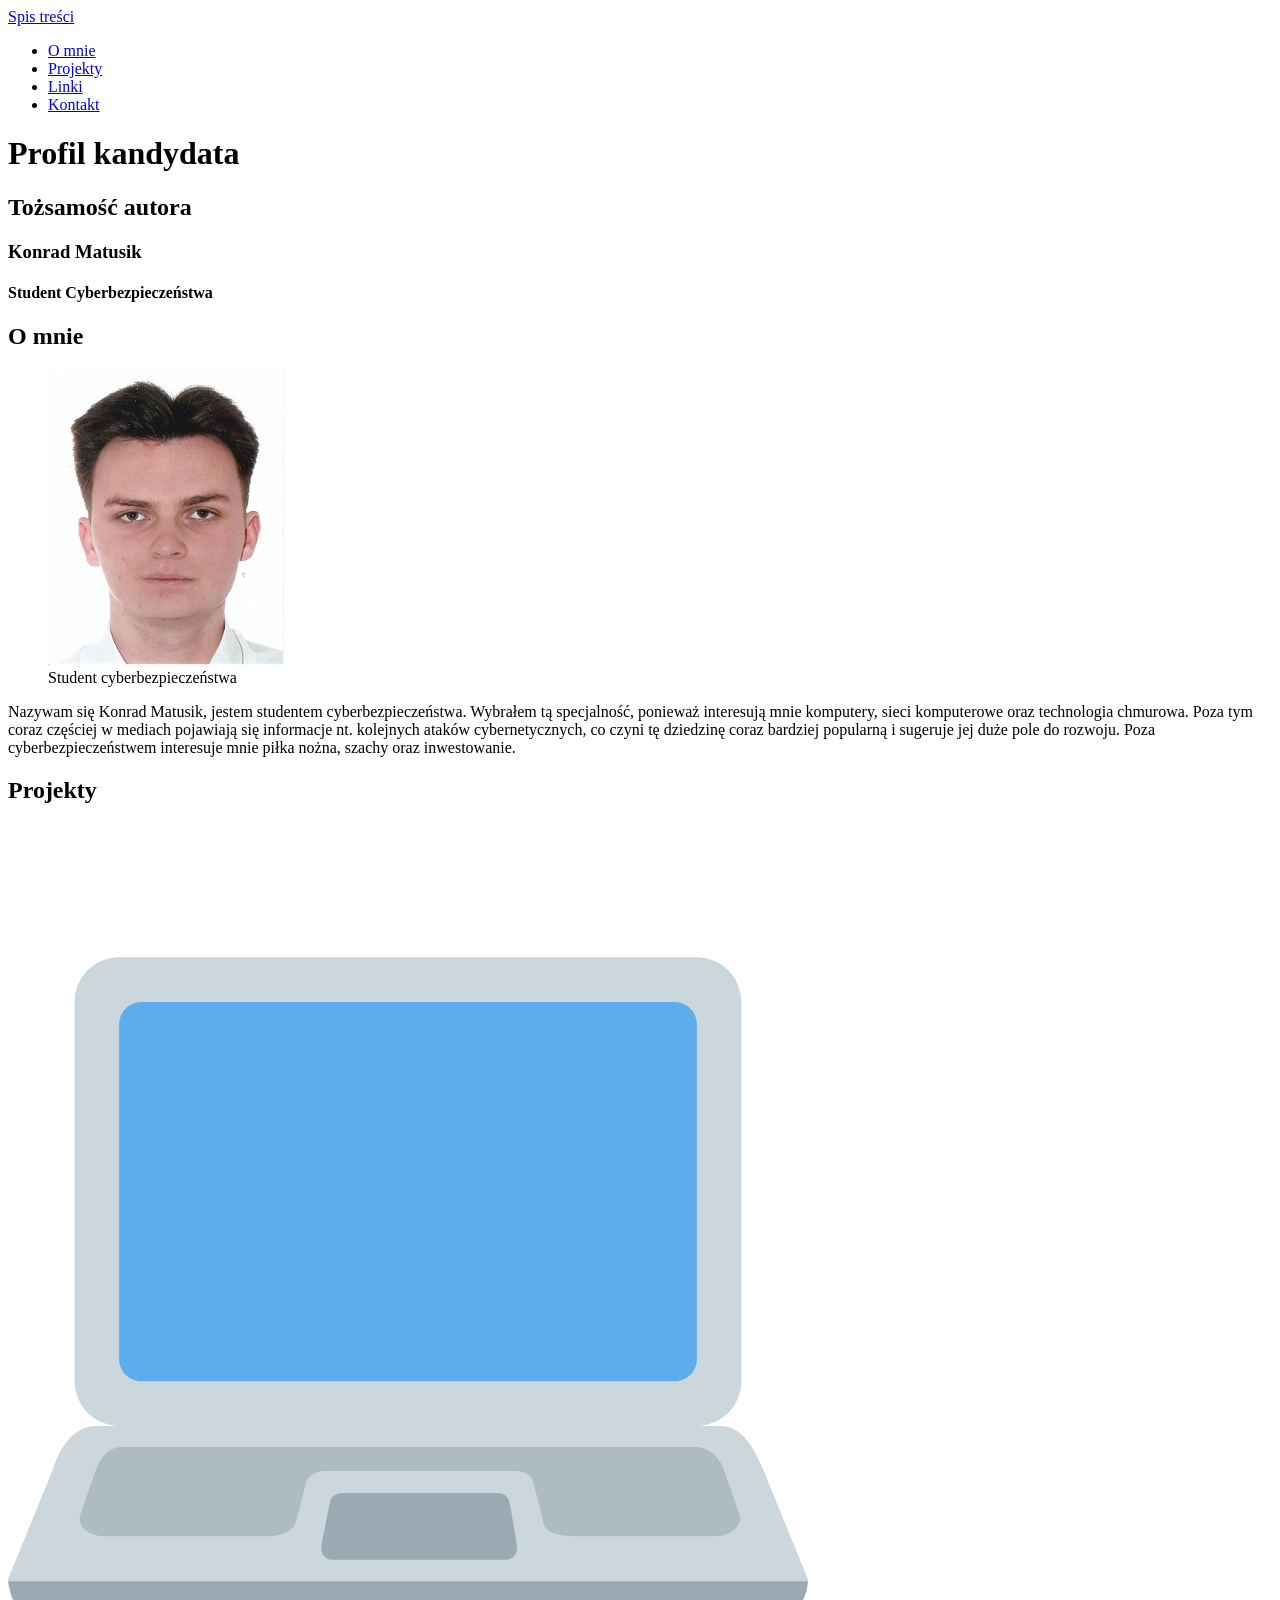
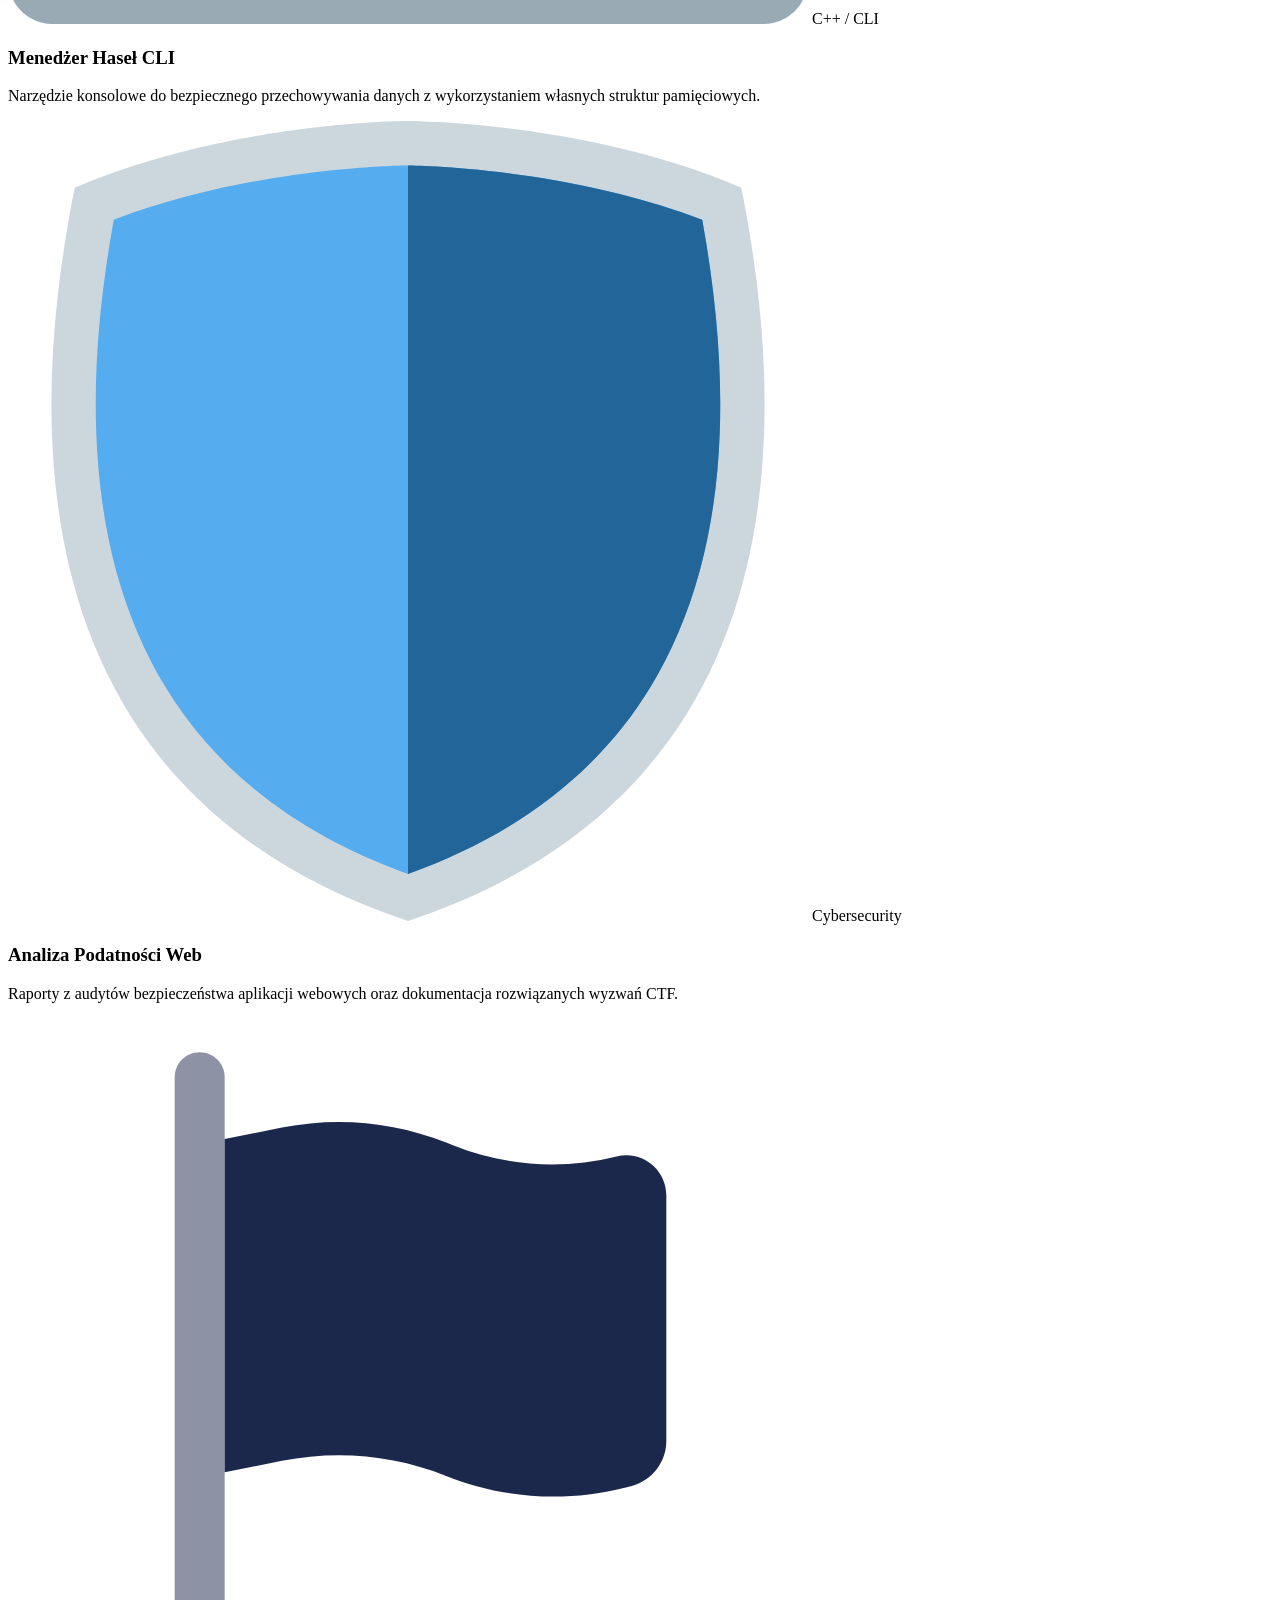
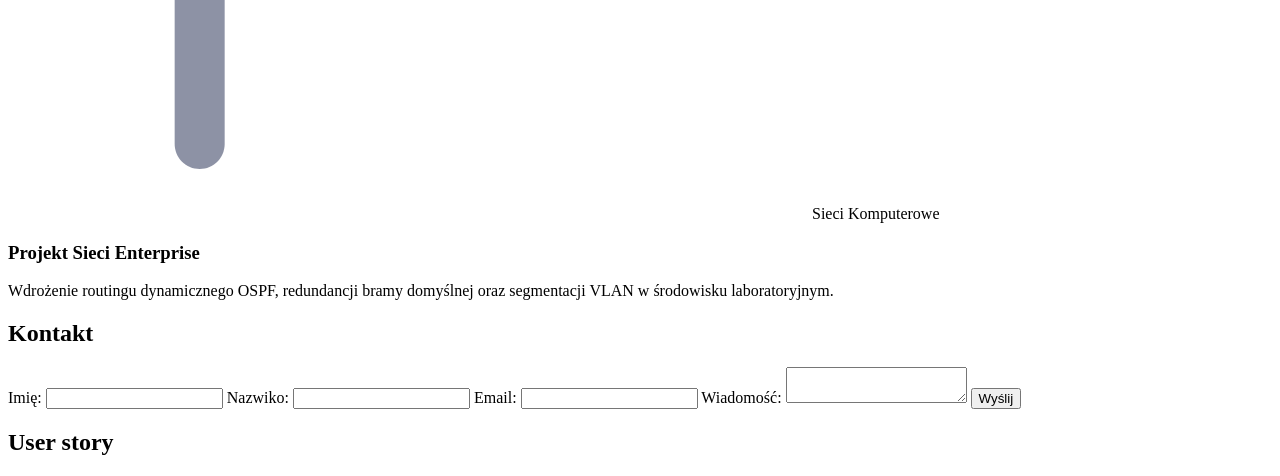
==== script_programming/project_1/index.html @ 16d98431 "Adding HTML, CSS files and assets" ====
<!DOCTYPE html>
<html lang="pl">
    <head>
        <meta charset="UTF-8">
        <meta name="viewport", content="width=device-width, initial-scale=1.0">
        <title>Konrad Matusik - Profil Inżynierski</title>
        <link rel="icon" type="image/svg+xml" href="assets/student.svg.svg">
        
        <nav class="navbar">
 
            <a href="#" class="nav-brand">Spis treści</a>

  
            <ul class="nav-links">
                <li><a href="#o-mnie">O mnie</a></li>
                <li><a href="#projekty">Projekty</a></li>
                <li><a href="#linki">Linki</a></li>
                <li><a href="#kontakt">Kontakt</a></li>
            </ul>
</nav>
    </head>
    <main>
        <h1>Profil kandydata</h1>
        <section id="#hero">
            <h2>Tożsamość autora</h2>
            <h3>Konrad Matusik</h3>
            <h4>Student Cyberbezpieczeństwa</h4>            
        </section>
        <section id="#o-mnie">
            <h2>O mnie</h2>
            <figure>
                <img src="assets/fotografia.webp" alt="Zdjęcie profilowe">
                <figcaption>Student cyberbezpieczeństwa</figcaption>
            </figure>
            <p>Nazywam się Konrad Matusik, jestem studentem cyberbezpieczeństwa. Wybrałem tą specjalność,
                ponieważ interesują mnie komputery, sieci komputerowe oraz technologia chmurowa. Poza tym coraz 
                częściej w mediach pojawiają się informacje nt. kolejnych ataków cybernetycznych, co czyni 
                tę dziedzinę coraz bardziej popularną i sugeruje jej duże pole do rozwoju. Poza cyberbezpieczeństwem
                interesuje mnie piłka nożna, szachy oraz inwestowanie. 
            </p>

        </section>
        <section id="#projekty">
            <h2>Projekty</h2>

            <div class="projects-grid">
            
            
                <article class="project-card">
                <img src="assets/laptop.svg.svg" alt="Ikona terminala" class="card-icon">
                <span class="card-tag">C++ / CLI</span>
                <h3>Menedżer Haseł CLI</h3>
                <p>Narzędzie konsolowe do bezpiecznego przechowywania danych z wykorzystaniem własnych struktur pamięciowych.</p>
                </article>

            
                <article class="project-card">
                <img src="assets/shield.svg.svg" alt="Ikona tarczy" class="card-icon">
                <span class="card-tag">Cybersecurity</span>
                <h3>Analiza Podatności Web</h3>
                <p>Raporty z audytów bezpieczeństwa aplikacji webowych oraz dokumentacja rozwiązanych wyzwań CTF.</p>
                </article>

        
                <article class="project-card">
                <img src="assets/flag.svg.svg" alt="Ikona sieci" class="card-icon">
                <span class="card-tag">Sieci Komputerowe</span>
                <h3>Projekt Sieci Enterprise</h3>
                <p>Wdrożenie routingu dynamicznego OSPF, redundancji bramy domyślnej oraz segmentacji VLAN w środowisku laboratoryjnym.</p>
                </article>

            </div>
        </section>
        <section id="#kontakt">
            <h2>Kontakt</h2>
            <form action="/zapisz" method="POST" autocomplete="on">
                <label for="imie">Imię:</label>
                <input type="text" id="imie" name="imie" required>
                <label for="nazwisko">Nazwiko:</label>
                <input type="text" id="nazwisko" name="nazwisko" required>
                <label for="email">Email:</label>
                <input type="email" id="email" name="email" required>
                <label for="wiadomosc">Wiadomość:</label>
                <textarea id="wiadomosc" name="wiadomosc" required></textarea>
                <button type="submit">Wyślij</button>
            </form>
        </section>


    </main>
    <aside>
        <h2>User story</h2>

    </aside>
    <footer>

    </footer>
</html>
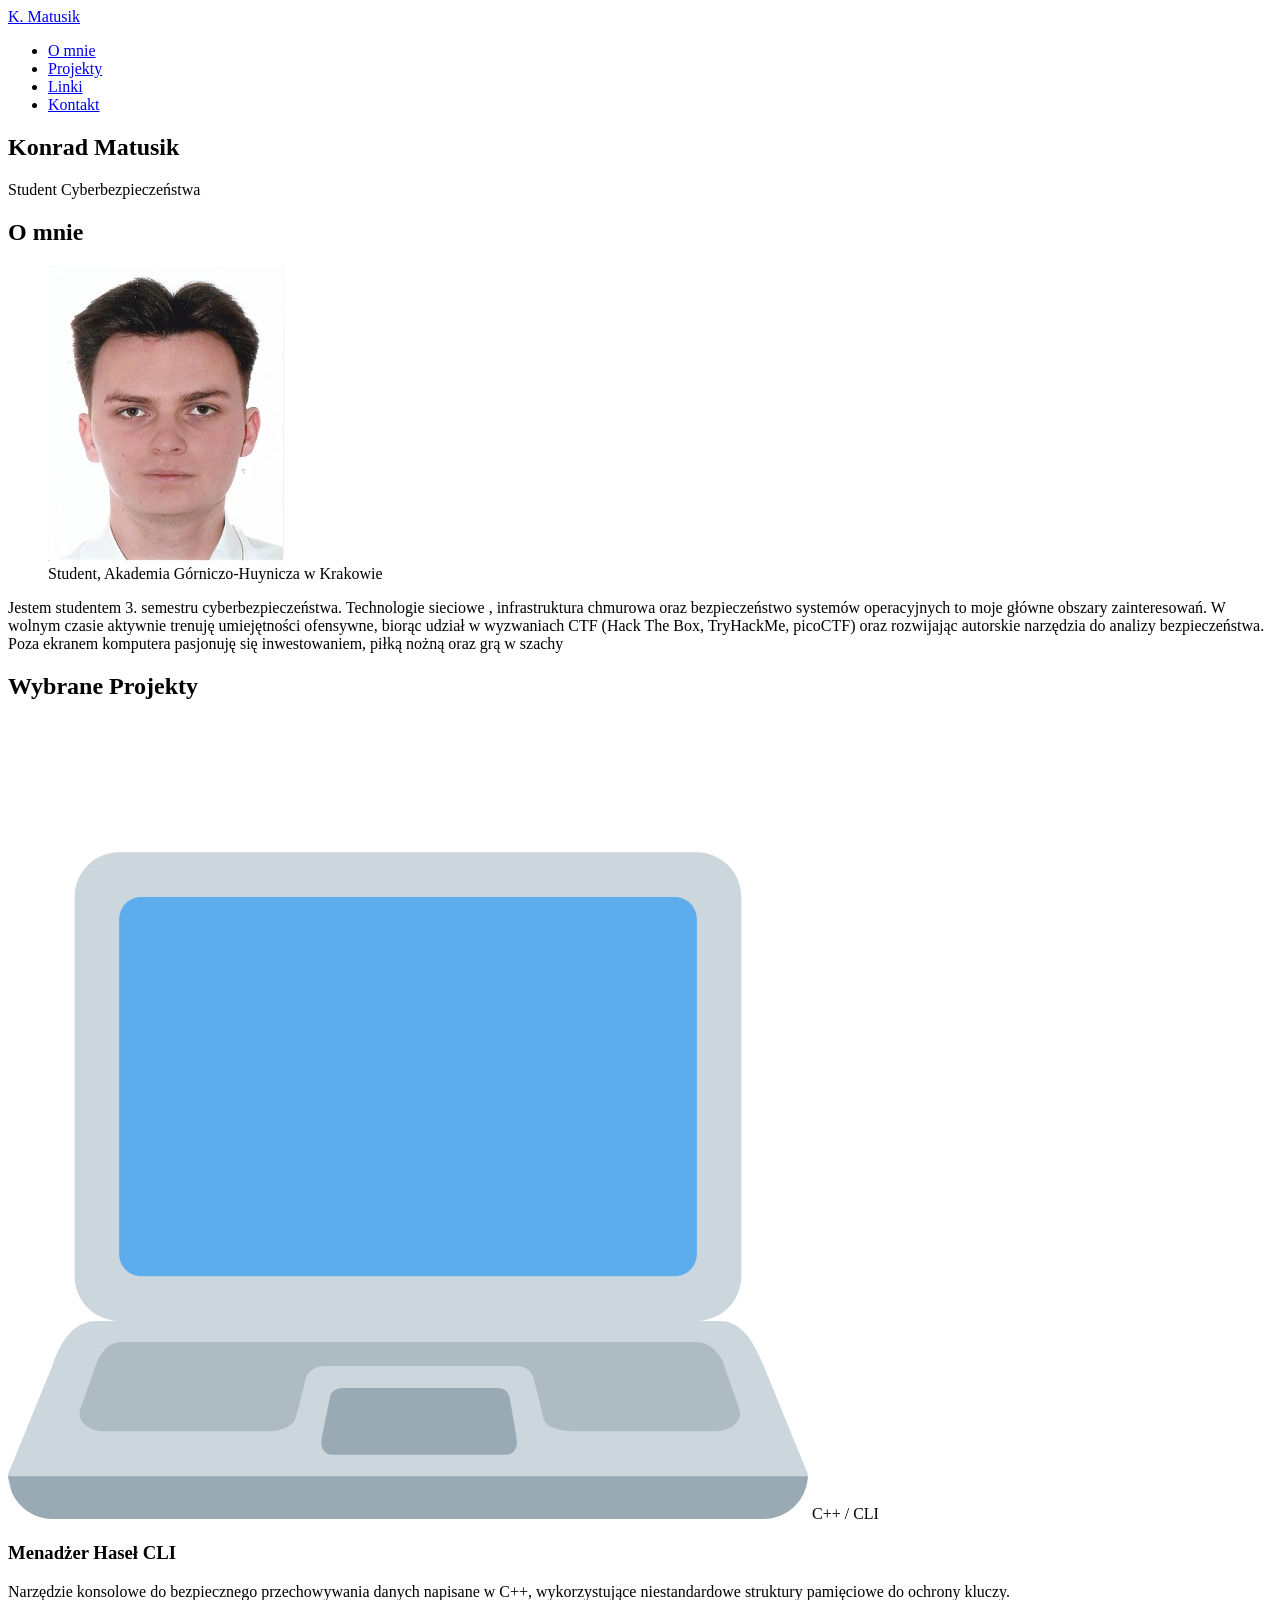
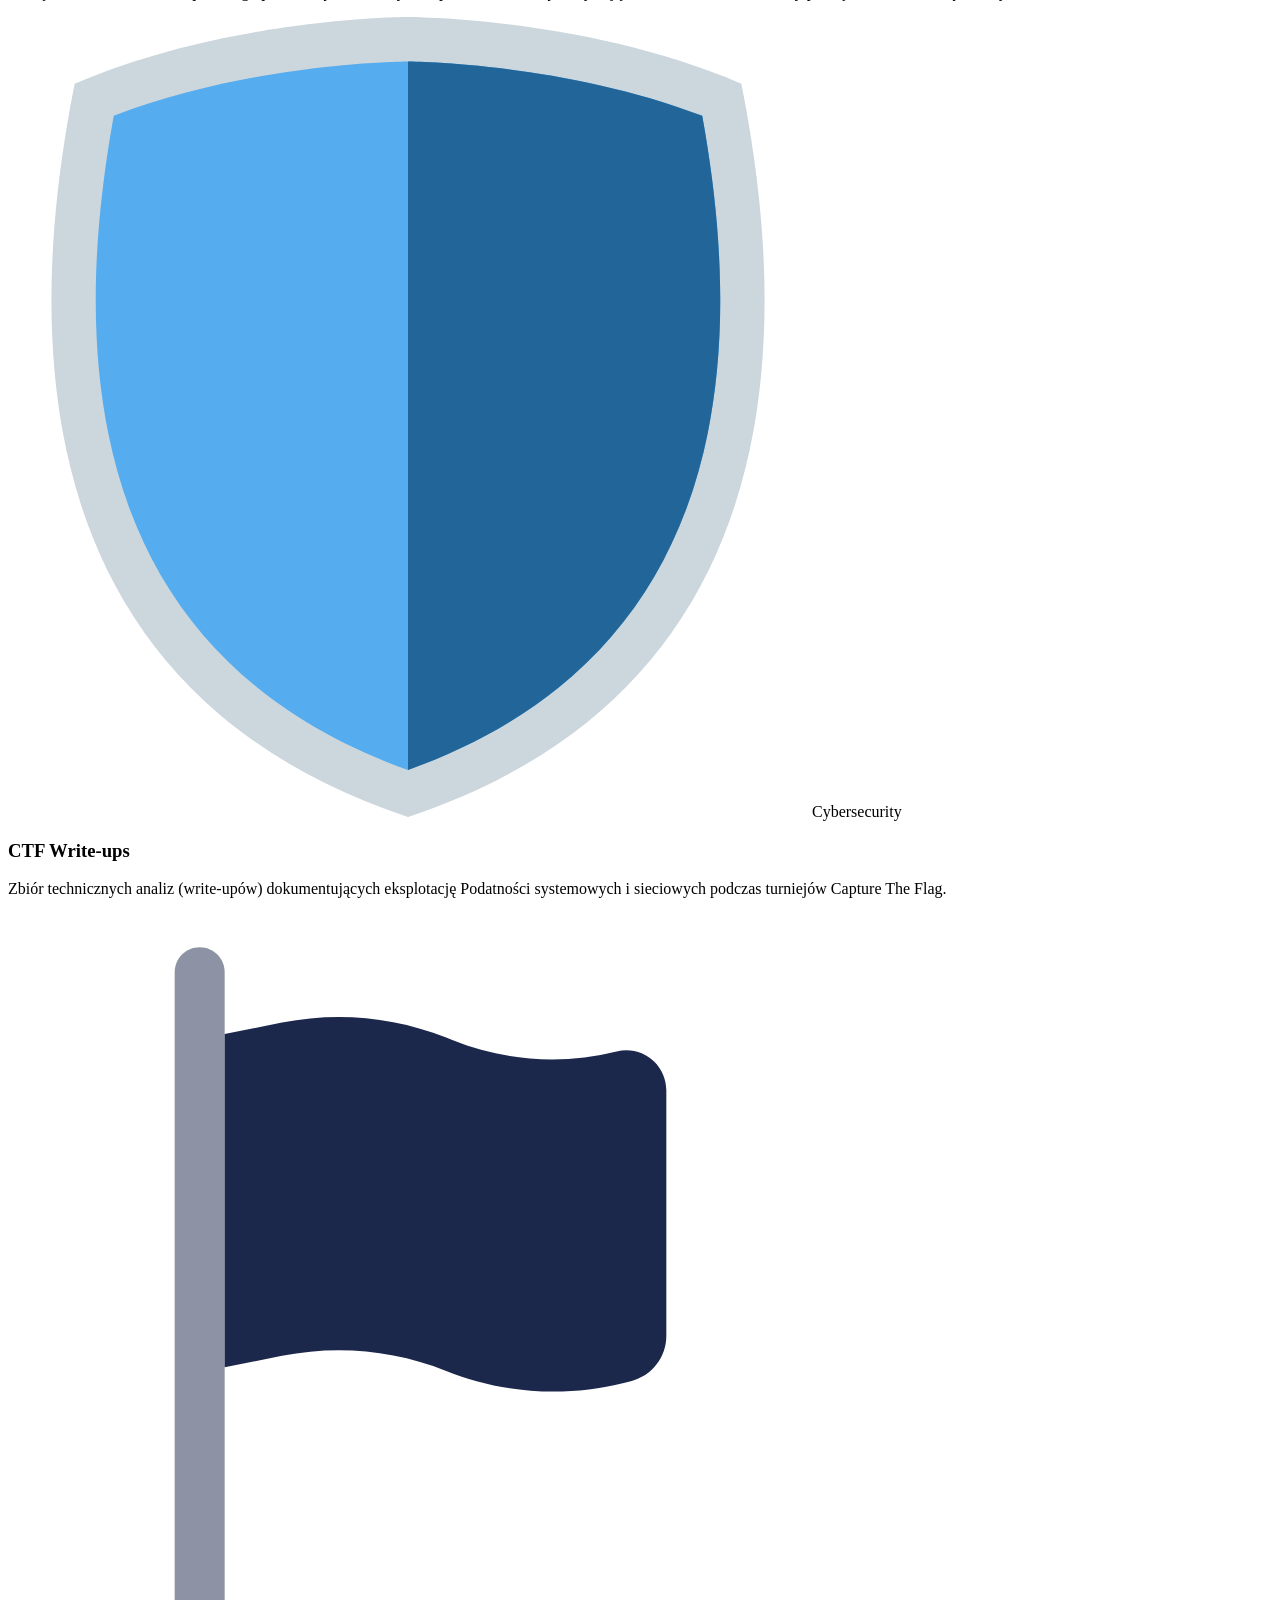
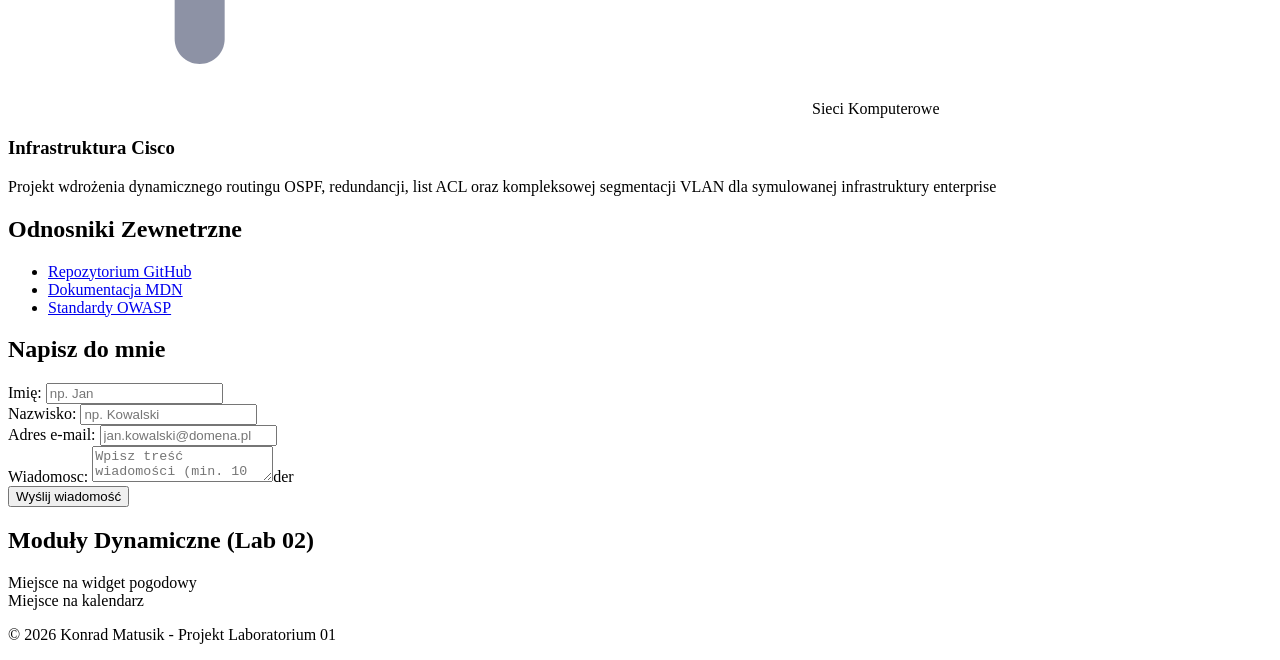
==== commit e124f56f: "html file updated" ====
--- a/script_programming/project_1/index.html
+++ b/script_programming/project_1/index.html
@@ -4,95 +4,120 @@
         <meta charset="UTF-8">
         <meta name="viewport", content="width=device-width, initial-scale=1.0">
         <title>Konrad Matusik - Profil Inżynierski</title>
-        <link rel="icon" type="image/svg+xml" href="assets/student.svg.svg">
-        
-        <nav class="navbar">
- 
-            <a href="#" class="nav-brand">Spis treści</a>
+        <link rel="icon" type="image/svg+xml" href="assets/student.svg">
+        <link rel="stylesheet" href="style.css">
+    </head>
+    <body>
+        <header>
+            <nav class="navbar">
+                <a href="#hero" class="nav-brand">K. Matusik</a>
+                <ul class="nav-links">
+                    <li><a href="#o-mnie">O mnie</a></li>
+                    <li><a href="#projekty">Projekty</a></li>
+                    <li><a href="#linki">Linki</a></li>
+                    <li><a href="#kontakt">Kontakt</a></li>
+                </ul>
+            </nav>
+        </header>
 
-  
-            <ul class="nav-links">
-                <li><a href="#o-mnie">O mnie</a></li>
-                <li><a href="#projekty">Projekty</a></li>
-                <li><a href="#linki">Linki</a></li>
-                <li><a href="#kontakt">Kontakt</a></li>
-            </ul>
-</nav>
-    </head>
-    <main>
-        <h1>Profil kandydata</h1>
-        <section id="#hero">
-            <h2>Tożsamość autora</h2>
-            <h3>Konrad Matusik</h3>
-            <h4>Student Cyberbezpieczeństwa</h4>            
-        </section>
-        <section id="#o-mnie">
-            <h2>O mnie</h2>
-            <figure>
-                <img src="assets/fotografia.webp" alt="Zdjęcie profilowe">
-                <figcaption>Student cyberbezpieczeństwa</figcaption>
-            </figure>
-            <p>Nazywam się Konrad Matusik, jestem studentem cyberbezpieczeństwa. Wybrałem tą specjalność,
-                ponieważ interesują mnie komputery, sieci komputerowe oraz technologia chmurowa. Poza tym coraz 
-                częściej w mediach pojawiają się informacje nt. kolejnych ataków cybernetycznych, co czyni 
-                tę dziedzinę coraz bardziej popularną i sugeruje jej duże pole do rozwoju. Poza cyberbezpieczeństwem
-                interesuje mnie piłka nożna, szachy oraz inwestowanie. 
-            </p>
+        <main>
+            <section id="hero" class="hero-section">
+                <h1>Konrad Matusik</h1>
+                <p class="subtitle">Student Cyberbezpieczeństwa</p>
+            </section>
 
-        </section>
-        <section id="#projekty">
-            <h2>Projekty</h2>
+            <section id="o-mnie" class="about-section">
+                <h2>O mnie</h2>
+                <div class="about-content">
+                    <figure>
+                        <img src="assets/fotografia.webp" alt="Zdjęcie progilowe">
+                        <figcaption>Student, Akademia Górniczo-Huynicza w Krakowie</figcaption>
+                    </figure>
+                    <article>
+                        <p>Jestem studentem 3. semestru cyberbezpieczeństwa. Technologie sieciowe
+                            , infrastruktura chmurowa oraz bezpieczeństwo systemów operacyjnych 
+                            to moje główne obszary zainteresowań. W wolnym czasie aktywnie 
+                            trenuję umiejętności ofensywne, biorąc udział w wyzwaniach CTF (Hack The Box, TryHackMe, picoCTF)
+                            oraz rozwijając autorskie narzędzia do analizy bezpieczeństwa.
+                            Poza ekranem komputera pasjonuję się inwestowaniem, piłką nożną oraz grą w szachy</p>
+                    </article>
+                </div>
+            </section>
 
-            <div class="projects-grid">
-            
-            
-                <article class="project-card">
-                <img src="assets/laptop.svg.svg" alt="Ikona terminala" class="card-icon">
-                <span class="card-tag">C++ / CLI</span>
-                <h3>Menedżer Haseł CLI</h3>
-                <p>Narzędzie konsolowe do bezpiecznego przechowywania danych z wykorzystaniem własnych struktur pamięciowych.</p>
-                </article>
+            <section id="projekty" class="projects-section">
+                <h2>Wybrane Projekty</h2>
+                <div class="projects-grid">
 
-            
-                <article class="project-card">
-                <img src="assets/shield.svg.svg" alt="Ikona tarczy" class="card-icon">
-                <span class="card-tag">Cybersecurity</span>
-                <h3>Analiza Podatności Web</h3>
-                <p>Raporty z audytów bezpieczeństwa aplikacji webowych oraz dokumentacja rozwiązanych wyzwań CTF.</p>
-                </article>
+                    <article class="project-card">
+                        <img src="assets/laptop.svg" alt="Ikona laptopa" class="card-icon">
+                        <span class="card-tag">C++ / CLI</span>
+                        <h3>Menadżer Haseł CLI</h3>
+                        <p>Narzędzie konsolowe do bezpiecznego przechowywania danych napisane w C++,
+                            wykorzystujące niestandardowe struktury pamięciowe do ochrony kluczy.</p>
+                    </article>
 
-        
-                <article class="project-card">
-                <img src="assets/flag.svg.svg" alt="Ikona sieci" class="card-icon">
-                <span class="card-tag">Sieci Komputerowe</span>
-                <h3>Projekt Sieci Enterprise</h3>
-                <p>Wdrożenie routingu dynamicznego OSPF, redundancji bramy domyślnej oraz segmentacji VLAN w środowisku laboratoryjnym.</p>
-                </article>
+                    <article class="project-card">
+                        <img src="assets/shield.svg" alt="Ikona tarczy" class="card-icon">
+                        <span class="card-tag">Cybersecurity</span>
+                        <h3>CTF Write-ups</h3>
+                        <p>Zbiór technicznych analiz (write-upów) dokumentujących eksplotację Podatności
+                            systemowych i sieciowych podczas turniejów Capture The Flag.
+                        </p>
+                    </article>
 
+                    <article class="project-card">
+                        <img src="assets/flag.svg" alt="Ikona sieci" class="card-icon">
+                        <span class="card-tag">Sieci Komputerowe</span>
+                        <h3>Infrastruktura Cisco</h3>
+                        <p>Projekt wdrożenia dynamicznego routingu OSPF, redundancji,
+                            list ACL oraz kompleksowej segmentacji VLAN dla symulowanej 
+                            infrastruktury enterprise
+                        </p>
+                    </article>
+                </div>
+            </section>
+
+            <aside id="linki" class="links-section">
+                <h2>Odnosniki Zewnetrzne</h2>
+                <ul class="external-links">
+                    <li><a href="https://github.com/kmatusik-76" target="_blank" rel="noopener noreferrer">Repozytorium GitHub</a></li>
+                    <li><a href="https://developer.mozilla.org/" target="_blank" rel="noopener noreferrer">Dokumentacja MDN</a></li>
+                    <li><a href="https://owasp.org/" target="_blank" rel="noopener noreferrer">Standardy OWASP</a></li>
+                </ul>
+            </aside>
+
+            <section id="kontakt" class="contact-section">
+                <h2>Napisz do mnie</h2>
+                <form action="/zapisz" method="POST" autocomplete="on" class="contact-form">
+                    <div class="form-group">
+                        <label for="imie">Imię:</label>
+                        <input type="text" id="imie" name="imie" placeholder="np. Jan" required>
+                    </div>
+                    <div class="form-group">
+                        <label for="nazwisko">Nazwisko:</label>
+                        <input type="text" id="nazwisko" name="nazwisko" placeholder="np. Kowalski" required>
+                    </div>
+                    <div class="form-group">
+                        <label for="email">Adres e-mail:</label>
+                        <input type="email" id="email" name="email" placeholder="jan.kowalski@domena.pl" required>
+                    </div>
+                    <div class="form-group">
+                        <label for="wiadomosc">Wiadomosc:</label>
+                        <textarea id="wiadomosc" name="wiadomosc" placeholder="Wpisz treść wiadomości (min. 10 znaków)..." minlength="10" required></textarea>der
+                    </div>
+                    <button type="submit" class="btn-submit">Wyślij wiadomość</button>
+                </form>
+            </section>
+            <aside class="widgets-section">
+            <h2>Moduły Dynamiczne (Lab 02)</h2>
+            <div class="widgets-container">
+                <div id="weather-box" class="widget-slot">Miejsce na widget pogodowy</div>
+                <div id="calendar-box" class="widget-slot">Miejsce na kalendarz</div>
             </div>
-        </section>
-        <section id="#kontakt">
-            <h2>Kontakt</h2>
-            <form action="/zapisz" method="POST" autocomplete="on">
-                <label for="imie">Imię:</label>
-                <input type="text" id="imie" name="imie" required>
-                <label for="nazwisko">Nazwiko:</label>
-                <input type="text" id="nazwisko" name="nazwisko" required>
-                <label for="email">Email:</label>
-                <input type="email" id="email" name="email" required>
-                <label for="wiadomosc">Wiadomość:</label>
-                <textarea id="wiadomosc" name="wiadomosc" required></textarea>
-                <button type="submit">Wyślij</button>
-            </form>
-        </section>
-
-
-    </main>
-    <aside>
-        <h2>User story</h2>
-
-    </aside>
-    <footer>
-
-    </footer>
+        </aside>
+        </main>  
+        <footer>
+            <p>&copy; 2026 Konrad Matusik - Projekt Laboratorium 01</p>
+        </footer>
+    </body>
 </html>
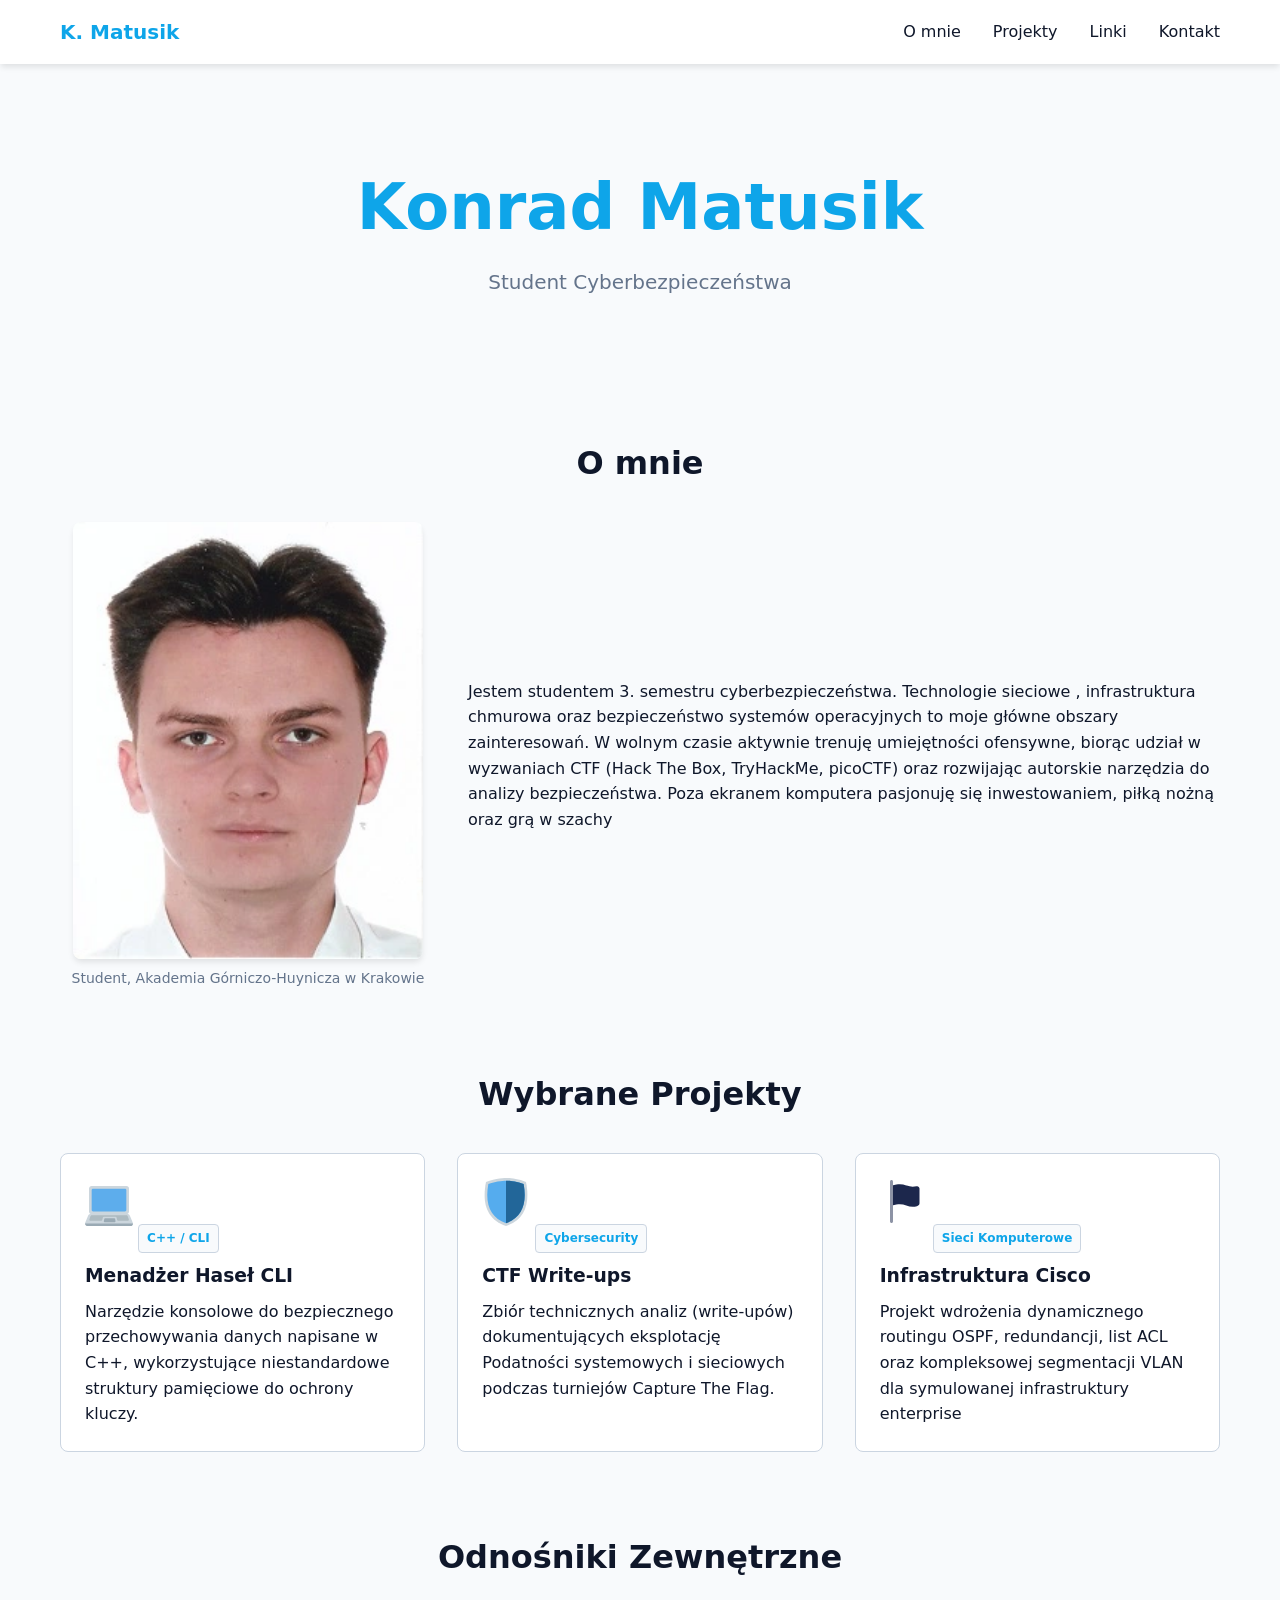
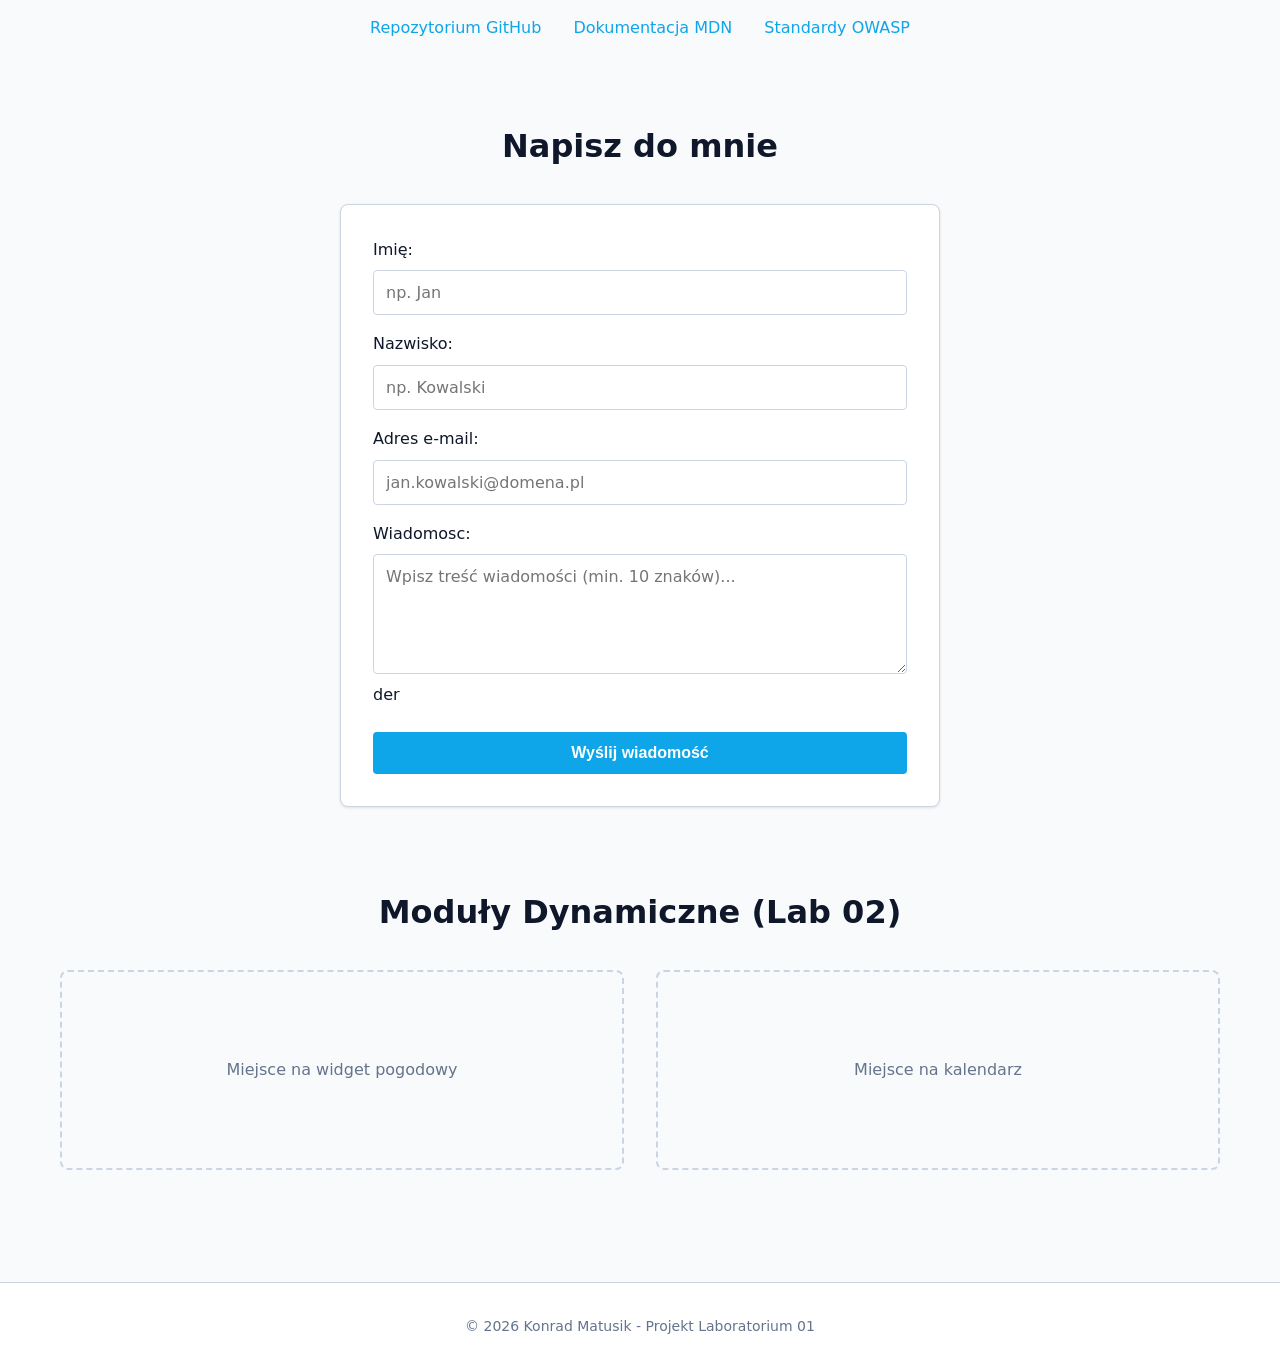
==== commit 5760c43b: "html update" ====
--- a/script_programming/project_1/index.html
+++ b/script_programming/project_1/index.html
@@ -78,7 +78,7 @@
             </section>
 
             <aside id="linki" class="links-section">
-                <h2>Odnosniki Zewnetrzne</h2>
+                <h2>Odnośniki Zewnętrzne</h2>
                 <ul class="external-links">
                     <li><a href="https://github.com/kmatusik-76" target="_blank" rel="noopener noreferrer">Repozytorium GitHub</a></li>
                     <li><a href="https://developer.mozilla.org/" target="_blank" rel="noopener noreferrer">Dokumentacja MDN</a></li>
--- a/script_programming/project_1/style.css
+++ b/script_programming/project_1/style.css
@@ -0,0 +1,317 @@
+/* Zmienne CSS - Design Tokens (Wymóg DoD) */
+:root {
+    --color-primary: #0ea5e9;
+    --color-primary-hover: #0284c7;
+    --color-bg: #f8fafc;
+    --color-surface: #ffffff;
+    --color-text: #0f172a;
+    --color-text-muted: #64748b;
+    --color-border: #cbd5e1;
+    
+    --spacing-sm: 8px;
+    --spacing-md: 16px;
+    --spacing-lg: 32px;
+    
+    --radius-md: 8px;
+    --font-base: system-ui, -apple-system, sans-serif;
+}
+
+
+* {
+    margin: 0;
+    padding: 0;
+    box-sizing: border-box;
+}
+
+html {
+    scroll-behavior: smooth; 
+    font-family: var(--font-base);
+    background-color: var(--color-bg);
+    color: var(--color-text);
+    line-height: 1.6;
+}
+
+
+main {
+    max-width: 1200px;
+    margin: 0 auto;
+    padding: var(--spacing-lg) 20px;
+}
+
+section, aside {
+    margin-bottom: 80px;
+    scroll-margin-top: 100px; 
+}
+
+
+header {
+    position: sticky;
+    top: 0;
+    background-color: var(--color-surface);
+    box-shadow: 0 4px 6px -1px rgba(0, 0, 0, 0.1);
+    z-index: 1000;
+}
+
+.navbar {
+    display: flex;
+    align-items: center;
+    justify-content: space-between;
+    padding: var(--spacing-md) 20px;
+    max-width: 1200px;
+    margin: 0 auto;
+}
+
+.nav-brand {
+    font-weight: 700;
+    font-size: 1.25rem;
+    color: var(--color-primary);
+    text-decoration: none;
+}
+
+.nav-links {
+    display: flex;
+    gap: var(--spacing-lg);
+    list-style: none;
+
+    a {
+        text-decoration: none;
+        color: var(--color-text);
+        font-weight: 500;
+        transition: color 0.2s ease-in-out;
+
+        &:hover, &:focus-visible {
+            color: var(--color-primary);
+        }
+    }
+}
+
+
+h2 {
+    font-size: 2rem;
+    margin-bottom: var(--spacing-lg);
+    text-align: center;
+}
+
+
+.hero-section {
+    text-align: center;
+    padding: 60px 20px;
+    
+    h1 {
+        font-size: clamp(2rem, 5vw, 4rem);
+        color: var(--color-primary);
+        margin-bottom: var(--spacing-sm);
+    }
+    
+    .subtitle {
+        font-size: 1.25rem;
+        color: var(--color-text-muted);
+    }
+}
+
+
+.about-content {
+    display: grid;
+    gap: var(--spacing-lg);
+    align-items: center;
+
+    figure img {
+        width: 100%;
+        max-width: 350px;
+        height: auto;
+        border-radius: var(--radius-md);
+        display: block;
+        margin: 0 auto;
+        box-shadow: 0 4px 6px -1px rgba(0, 0, 0, 0.1);
+    }
+
+    figcaption {
+        text-align: center;
+        margin-top: var(--spacing-sm);
+        font-size: 0.875rem;
+        color: var(--color-text-muted);
+    }
+}
+
+
+.projects-grid {
+    display: grid;
+    gap: var(--spacing-lg);
+    grid-template-columns: repeat(auto-fit, minmax(300px, 1fr));
+}
+
+.project-card {
+    background-color: var(--color-surface);
+    padding: 24px;
+    border-radius: var(--radius-md);
+    border: 1px solid var(--color-border);
+    transition: transform 0.3s ease, box-shadow 0.3s ease;
+
+    &:hover, &:focus-within {
+        transform: translateY(-8px);
+        box-shadow: 0 10px 15px -3px rgba(0, 0, 0, 0.1);
+    }
+
+    .card-icon {
+        width: 48px;
+        height: 48px;
+        margin-bottom: var(--spacing-md);
+    }
+
+    .card-tag {
+        display: inline-block;
+        background-color: var(--color-bg);
+        color: var(--color-primary);
+        padding: 4px 8px;
+        border-radius: 4px;
+        font-size: 0.75rem;
+        font-weight: 700;
+        margin-bottom: var(--spacing-sm);
+        border: 1px solid var(--color-border);
+    }
+
+    h3 {
+        margin-bottom: var(--spacing-sm);
+    }
+}
+
+
+.external-links {
+    list-style: none;
+    display: flex;
+    flex-direction: column;
+    align-items: center;
+    gap: var(--spacing-md);
+
+    a {
+        color: var(--color-primary);
+        text-decoration: none;
+        font-weight: 500;
+        
+        &:hover, &:focus-visible {
+            text-decoration: underline;
+        }
+    }
+}
+
+
+.contact-form {
+    max-width: 600px;
+    margin: 0 auto;
+    display: flex;
+    flex-direction: column;
+    gap: var(--spacing-md);
+    background-color: var(--color-surface);
+    padding: 32px;
+    border-radius: var(--radius-md);
+    border: 1px solid var(--color-border);
+    box-shadow: 0 1px 3px 0 rgba(0, 0, 0, 0.1);
+}
+
+.form-group {
+    display: flex;
+    flex-direction: column;
+    gap: 8px;
+
+    label {
+        font-weight: 500;
+    }
+
+    input, textarea {
+        padding: 12px;
+        border: 1px solid var(--color-border);
+        border-radius: 4px;
+        font-family: inherit;
+        font-size: 1rem;
+        transition: border-color 0.2s, outline 0.2s;
+
+        /* Dostępność: Wyróżnienie aktywnego pola (A11y) */
+        &:focus-visible {
+            outline: 2px solid var(--color-primary);
+            border-color: transparent;
+        }
+    }
+
+    textarea {
+        resize: vertical;
+        min-height: 120px;
+    }
+}
+
+.btn-submit {
+    background-color: var(--color-primary);
+    color: var(--color-surface);
+    border: none;
+    padding: 12px 24px;
+    border-radius: 4px;
+    font-size: 1rem;
+    font-weight: 600;
+    cursor: pointer;
+    transition: background-color 0.2s;
+    margin-top: var(--spacing-sm);
+
+    &:hover, &:focus-visible {
+        background-color: var(--color-primary-hover);
+    }
+}
+
+.widgets-container {
+    display: flex;
+    flex-wrap: wrap;
+    gap: var(--spacing-lg);
+    justify-content: center;
+}
+
+.widget-slot {
+    flex: 1 1 300px;
+    min-height: 200px;
+    background-color: var(--color-bg);
+    border: 2px dashed var(--color-border);
+    border-radius: var(--radius-md);
+    display: flex;
+    align-items: center;
+    justify-content: center;
+    color: var(--color-text-muted);
+    font-weight: 500;
+}
+
+footer {
+    text-align: center;
+    padding: var(--spacing-lg) 20px;
+    background-color: var(--color-surface);
+    border-top: 1px solid var(--color-border);
+    color: var(--color-text-muted);
+    font-size: 0.875rem;
+}
+
+
+
+@media (min-width: 768px) {
+    .about-content {
+        grid-template-columns: 1fr 2fr;
+    }
+
+    .external-links {
+        flex-direction: row;
+        justify-content: center;
+        gap: var(--spacing-lg);
+    }
+}
+
+@media (max-width: 767px) {
+    .navbar {
+        flex-direction: column;
+        gap: var(--spacing-sm);
+        padding: 16px;
+    }
+
+    .nav-links {
+        flex-wrap: wrap;
+        justify-content: center;
+        gap: 12px;
+    }
+    
+    .contact-form {
+        padding: 20px;
+    }
+}
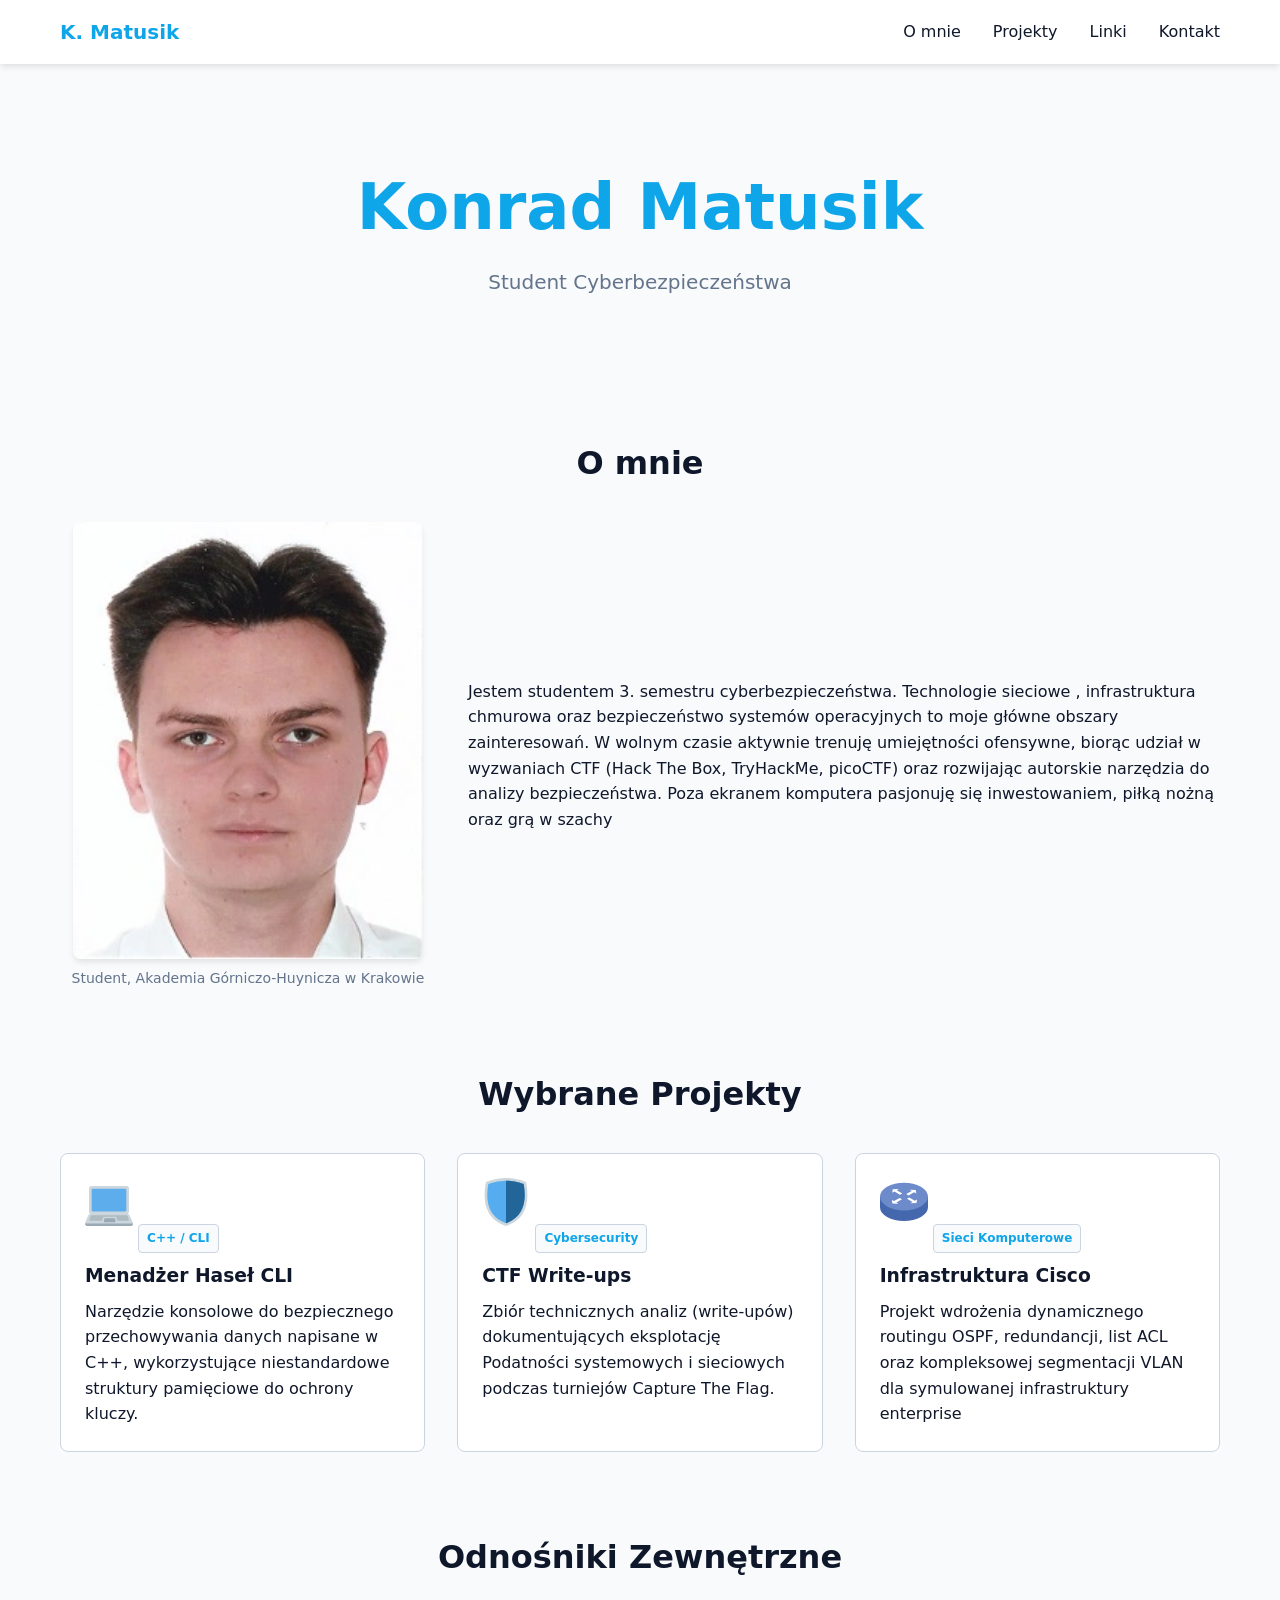
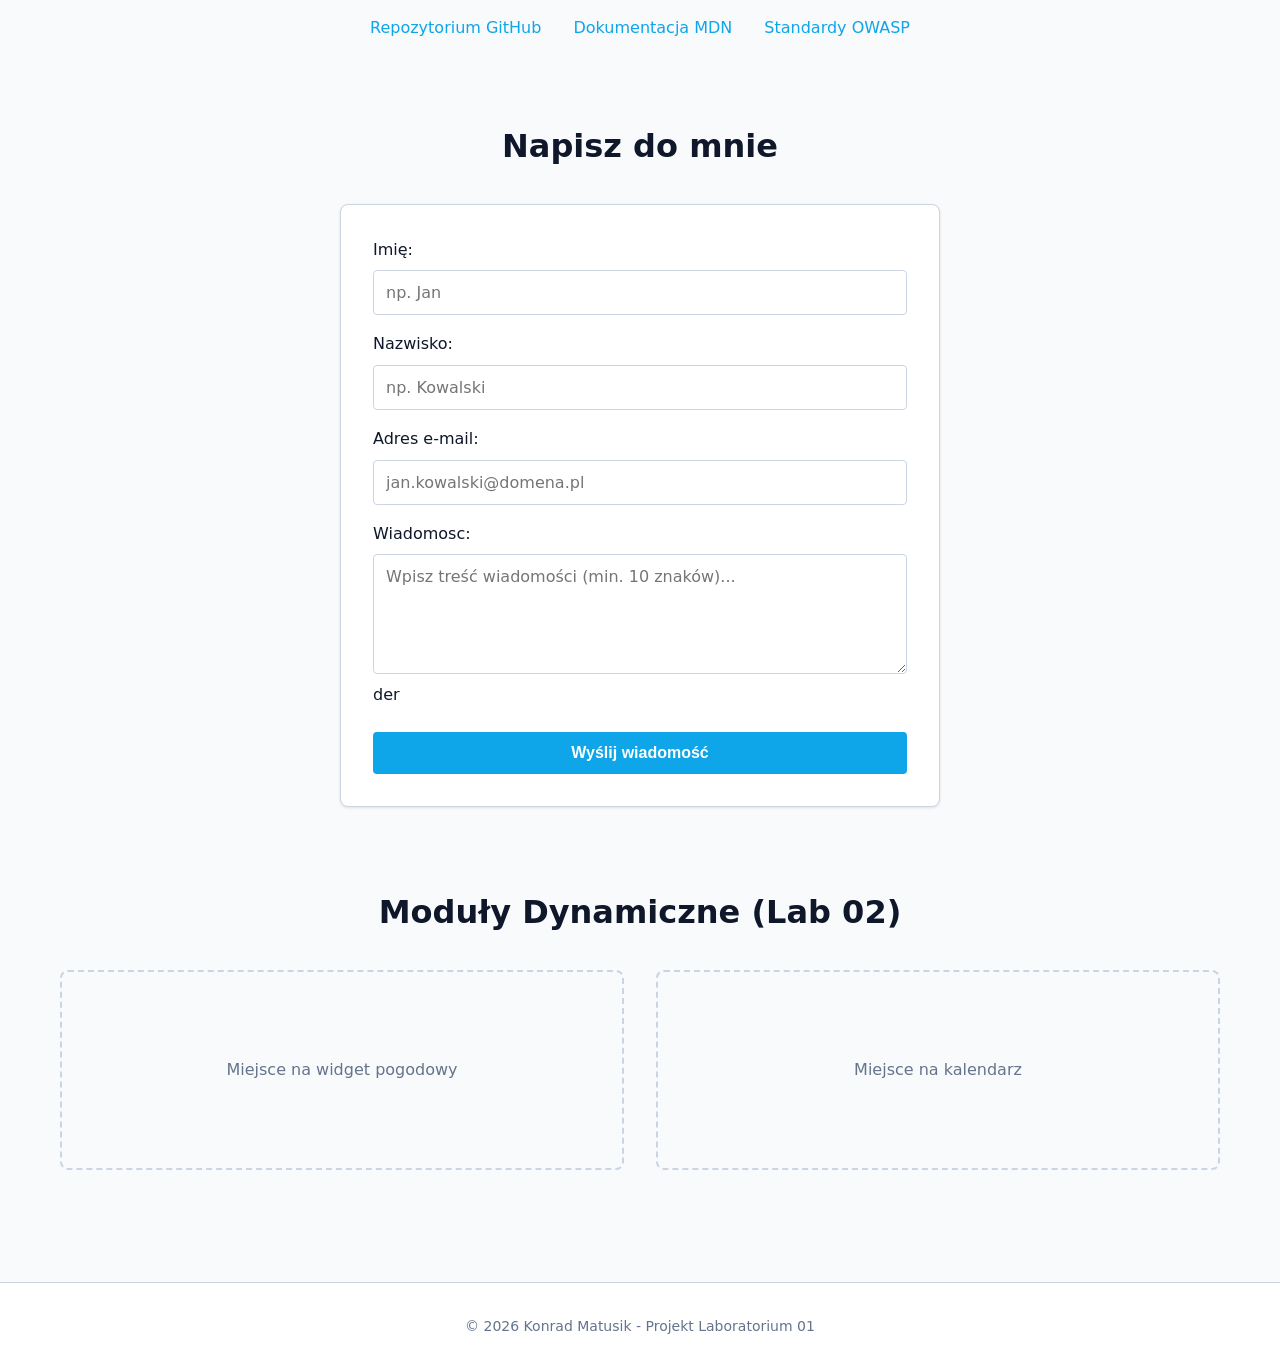
==== commit a43eb065: "html update" ====
--- a/script_programming/project_1/index.html
+++ b/script_programming/project_1/index.html
@@ -66,7 +66,7 @@
                     </article>
 
                     <article class="project-card">
-                        <img src="assets/flag.svg" alt="Ikona sieci" class="card-icon">
+                        <img src="assets/router.svg" alt="Ikona routera" class="card-icon">
                         <span class="card-tag">Sieci Komputerowe</span>
                         <h3>Infrastruktura Cisco</h3>
                         <p>Projekt wdrożenia dynamicznego routingu OSPF, redundancji,
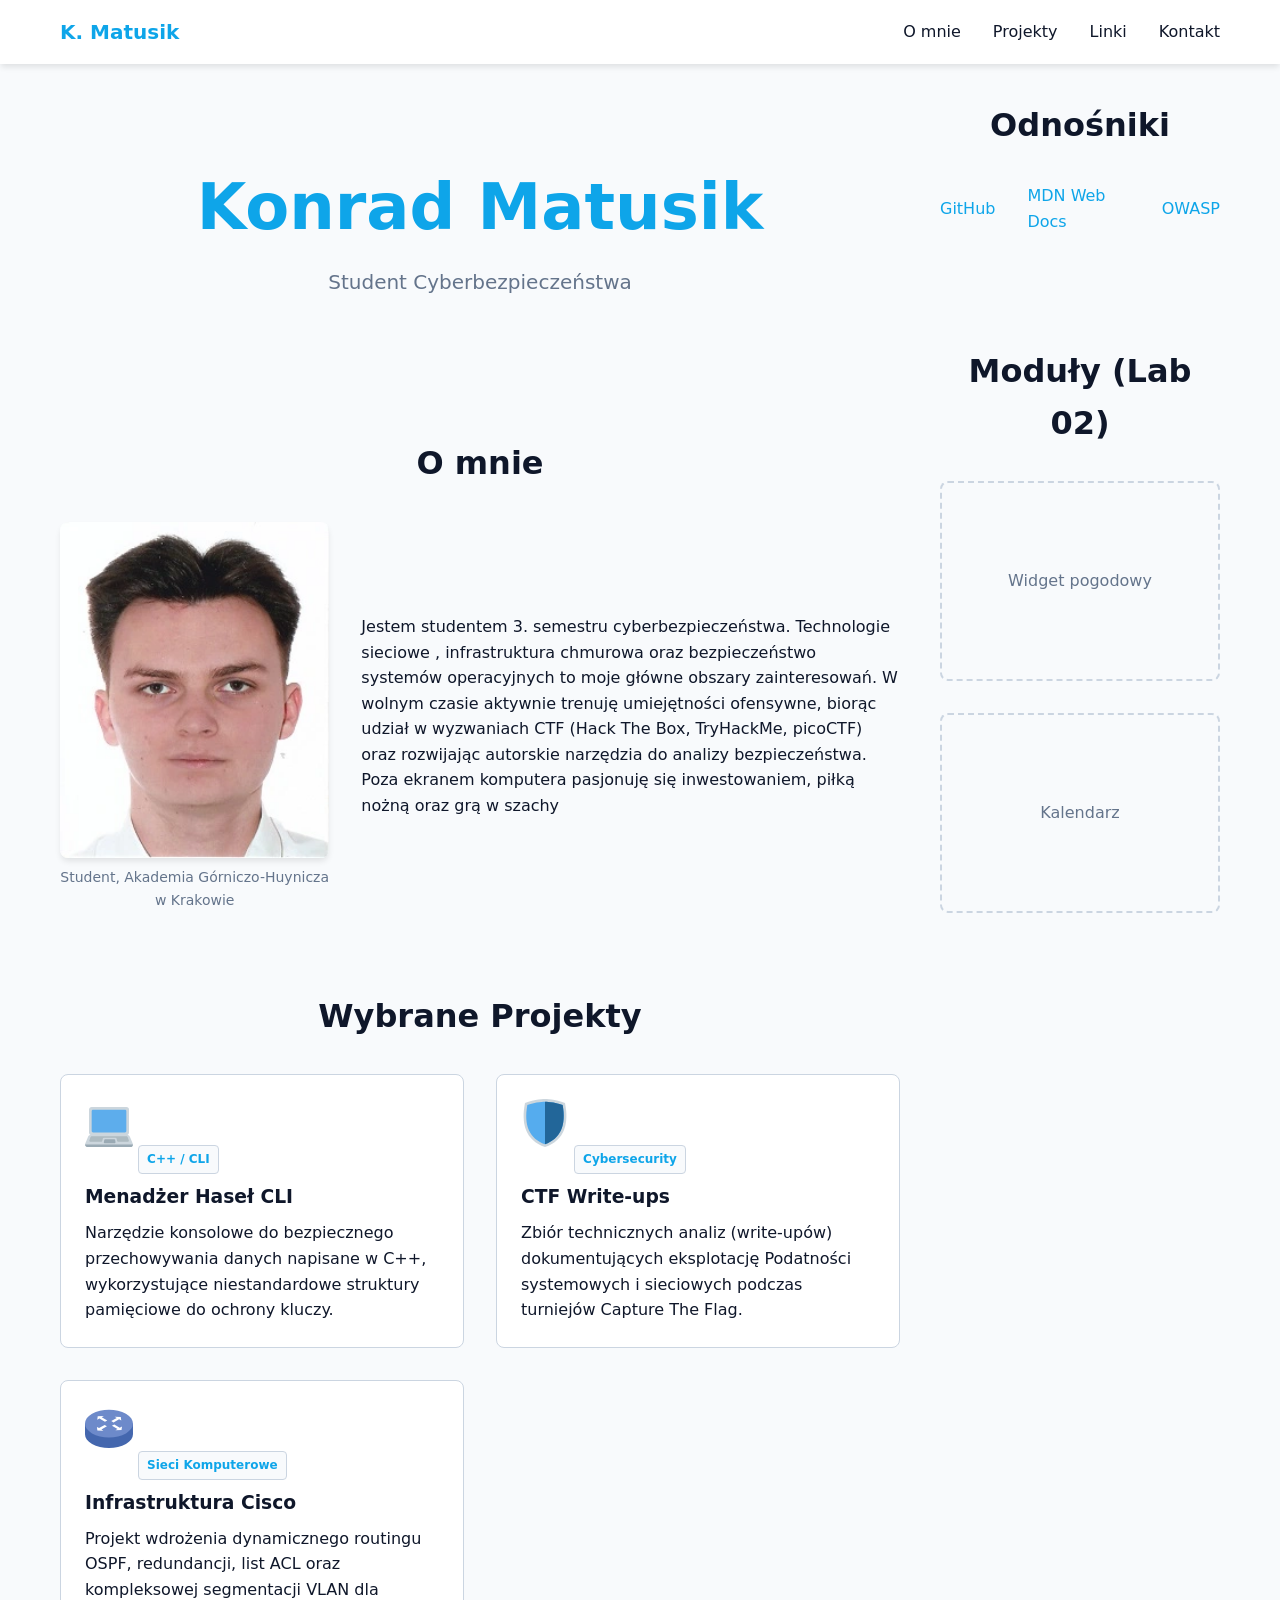
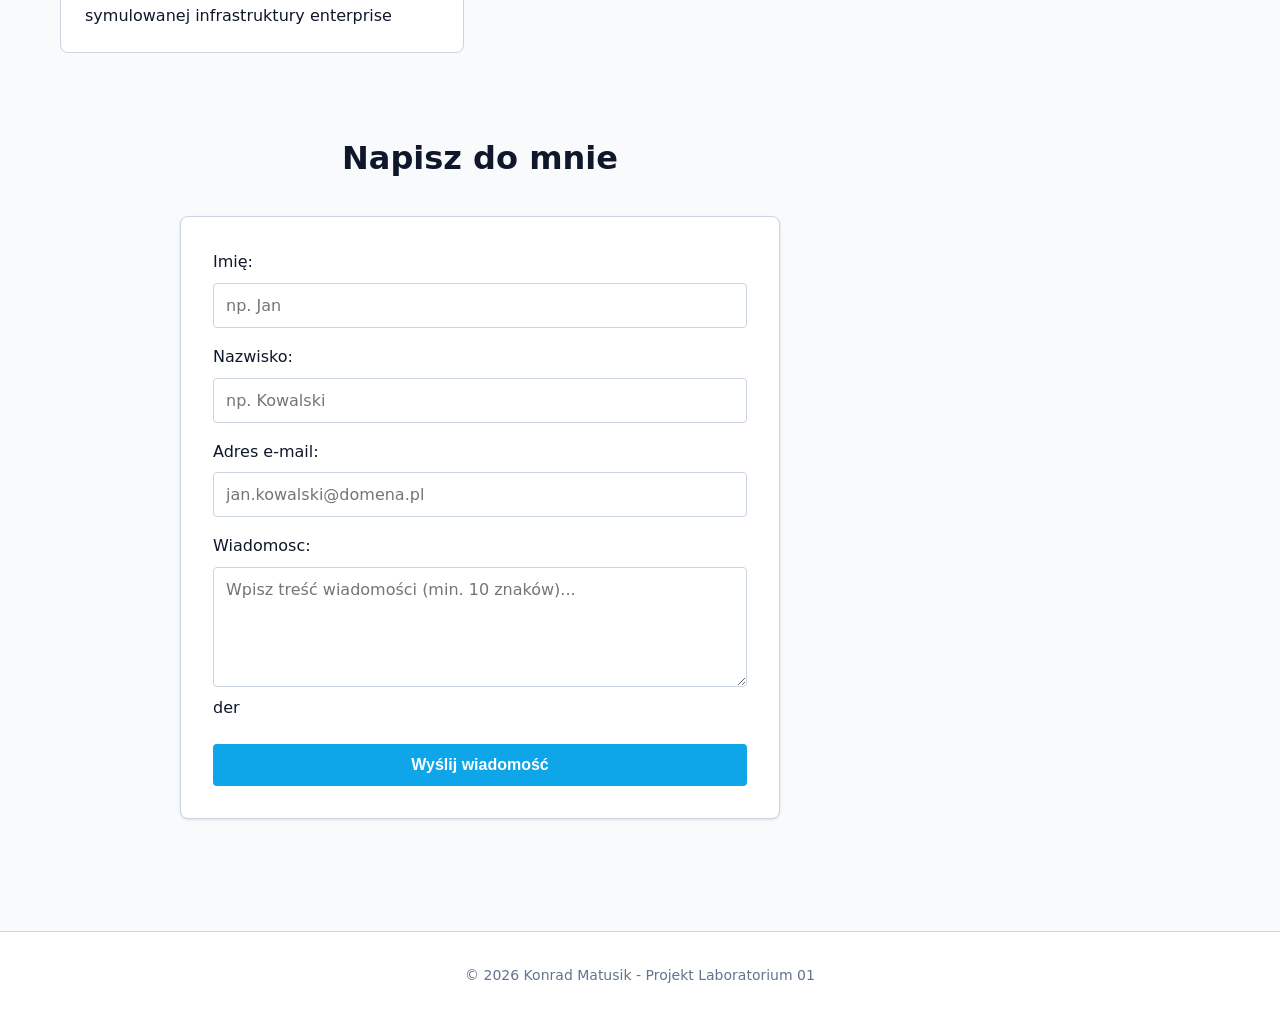
==== commit 285f2a07: "aside update" ====
--- a/script_programming/project_1/index.html
+++ b/script_programming/project_1/index.html
@@ -19,103 +19,109 @@
                 </ul>
             </nav>
         </header>
+        <main class="layout-container">
+            
+            <div class="content-column">
+                <section id="hero" class="hero-section">
+                    <h1>Konrad Matusik</h1>
+                    <p class="subtitle">Student Cyberbezpieczeństwa</p>
+                </section>
 
-        <main>
-            <section id="hero" class="hero-section">
-                <h1>Konrad Matusik</h1>
-                <p class="subtitle">Student Cyberbezpieczeństwa</p>
-            </section>
+                <section id="o-mnie" class="about-section">
+                    <h2>O mnie</h2>
+                    <div class="about-content">
+                        <figure>
+                            <img src="assets/fotografia.webp" alt="Zdjęcie progilowe">
+                            <figcaption>Student, Akademia Górniczo-Huynicza w Krakowie</figcaption>
+                        </figure>
+                        <article>
+                            <p>Jestem studentem 3. semestru cyberbezpieczeństwa. Technologie sieciowe
+                                , infrastruktura chmurowa oraz bezpieczeństwo systemów operacyjnych 
+                                to moje główne obszary zainteresowań. W wolnym czasie aktywnie 
+                                trenuję umiejętności ofensywne, biorąc udział w wyzwaniach CTF (Hack The Box, TryHackMe, picoCTF)
+                                oraz rozwijając autorskie narzędzia do analizy bezpieczeństwa.
+                                Poza ekranem komputera pasjonuję się inwestowaniem, piłką nożną oraz grą w szachy</p>
+                        </article>
+                    </div>
+                </section>
 
-            <section id="o-mnie" class="about-section">
-                <h2>O mnie</h2>
-                <div class="about-content">
-                    <figure>
-                        <img src="assets/fotografia.webp" alt="Zdjęcie progilowe">
-                        <figcaption>Student, Akademia Górniczo-Huynicza w Krakowie</figcaption>
-                    </figure>
-                    <article>
-                        <p>Jestem studentem 3. semestru cyberbezpieczeństwa. Technologie sieciowe
-                            , infrastruktura chmurowa oraz bezpieczeństwo systemów operacyjnych 
-                            to moje główne obszary zainteresowań. W wolnym czasie aktywnie 
-                            trenuję umiejętności ofensywne, biorąc udział w wyzwaniach CTF (Hack The Box, TryHackMe, picoCTF)
-                            oraz rozwijając autorskie narzędzia do analizy bezpieczeństwa.
-                            Poza ekranem komputera pasjonuję się inwestowaniem, piłką nożną oraz grą w szachy</p>
-                    </article>
-                </div>
-            </section>
+                <section id="projekty" class="projects-section">
+                    <h2>Wybrane Projekty</h2>
+                    <div class="projects-grid">
 
-            <section id="projekty" class="projects-section">
-                <h2>Wybrane Projekty</h2>
-                <div class="projects-grid">
+                        <article class="project-card">
+                            <img src="assets/laptop.svg" alt="Ikona laptopa" class="card-icon">
+                            <span class="card-tag">C++ / CLI</span>
+                            <h3>Menadżer Haseł CLI</h3>
+                            <p>Narzędzie konsolowe do bezpiecznego przechowywania danych napisane w C++,
+                                wykorzystujące niestandardowe struktury pamięciowe do ochrony kluczy.</p>
+                        </article>
 
-                    <article class="project-card">
-                        <img src="assets/laptop.svg" alt="Ikona laptopa" class="card-icon">
-                        <span class="card-tag">C++ / CLI</span>
-                        <h3>Menadżer Haseł CLI</h3>
-                        <p>Narzędzie konsolowe do bezpiecznego przechowywania danych napisane w C++,
-                            wykorzystujące niestandardowe struktury pamięciowe do ochrony kluczy.</p>
-                    </article>
+                        <article class="project-card">
+                            <img src="assets/shield.svg" alt="Ikona tarczy" class="card-icon">
+                            <span class="card-tag">Cybersecurity</span>
+                            <h3>CTF Write-ups</h3>
+                            <p>Zbiór technicznych analiz (write-upów) dokumentujących eksplotację Podatności
+                                systemowych i sieciowych podczas turniejów Capture The Flag.
+                            </p>
+                        </article>
 
-                    <article class="project-card">
-                        <img src="assets/shield.svg" alt="Ikona tarczy" class="card-icon">
-                        <span class="card-tag">Cybersecurity</span>
-                        <h3>CTF Write-ups</h3>
-                        <p>Zbiór technicznych analiz (write-upów) dokumentujących eksplotację Podatności
-                            systemowych i sieciowych podczas turniejów Capture The Flag.
-                        </p>
-                    </article>
+                        <article class="project-card">
+                            <img src="assets/router.svg" alt="Ikona routera" class="card-icon">
+                            <span class="card-tag">Sieci Komputerowe</span>
+                            <h3>Infrastruktura Cisco</h3>
+                            <p>Projekt wdrożenia dynamicznego routingu OSPF, redundancji,
+                                list ACL oraz kompleksowej segmentacji VLAN dla symulowanej 
+                                infrastruktury enterprise
+                            </p>
+                        </article>
+                    </div>
+                </section>
 
-                    <article class="project-card">
-                        <img src="assets/router.svg" alt="Ikona routera" class="card-icon">
-                        <span class="card-tag">Sieci Komputerowe</span>
-                        <h3>Infrastruktura Cisco</h3>
-                        <p>Projekt wdrożenia dynamicznego routingu OSPF, redundancji,
-                            list ACL oraz kompleksowej segmentacji VLAN dla symulowanej 
-                            infrastruktury enterprise
-                        </p>
-                    </article>
-                </div>
-            </section>
+                <section id="kontakt" class="contact-section">
+                    <h2>Napisz do mnie</h2>
+                    <form action="/zapisz" method="POST" autocomplete="on" class="contact-form">
+                        <div class="form-group">
+                            <label for="imie">Imię:</label>
+                            <input type="text" id="imie" name="imie" placeholder="np. Jan" required>
+                        </div>
+                        <div class="form-group">
+                            <label for="nazwisko">Nazwisko:</label>
+                            <input type="text" id="nazwisko" name="nazwisko" placeholder="np. Kowalski" required>
+                        </div>
+                        <div class="form-group">
+                            <label for="email">Adres e-mail:</label>
+                            <input type="email" id="email" name="email" placeholder="jan.kowalski@domena.pl" required>
+                        </div>
+                        <div class="form-group">
+                            <label for="wiadomosc">Wiadomosc:</label>
+                            <textarea id="wiadomosc" name="wiadomosc" placeholder="Wpisz treść wiadomości (min. 10 znaków)..." minlength="10" required></textarea>der
+                        </div>
+                        <button type="submit" class="btn-submit">Wyślij wiadomość</button>
+                    </form>
+                </section>
+            </div>
 
-            <aside id="linki" class="links-section">
-                <h2>Odnośniki Zewnętrzne</h2>
-                <ul class="external-links">
-                    <li><a href="https://github.com/kmatusik-76" target="_blank" rel="noopener noreferrer">Repozytorium GitHub</a></li>
-                    <li><a href="https://developer.mozilla.org/" target="_blank" rel="noopener noreferrer">Dokumentacja MDN</a></li>
-                    <li><a href="https://owasp.org/" target="_blank" rel="noopener noreferrer">Standardy OWASP</a></li>
-                </ul>
-            </aside>
+            <div class="sidebar-column">
+                <aside id="linki" class="links-section">
+                    <h2>Odnośniki</h2>
+                    <ul class="external-links">
+                        <li><a href="https://github.com/kmatusik-76" target="_blank" rel="noopener noreferrer">GitHub</a></li>
+                        <li><a href="https://developer.mozilla.org/" target="_blank" rel="noopener noreferrer">MDN Web Docs</a></li>
+                        <li><a href="https://owasp.org/" target="_blank" rel="noopener noreferrer">OWASP</a></li>
+                    </ul>
+                </aside>
 
-            <section id="kontakt" class="contact-section">
-                <h2>Napisz do mnie</h2>
-                <form action="/zapisz" method="POST" autocomplete="on" class="contact-form">
-                    <div class="form-group">
-                        <label for="imie">Imię:</label>
-                        <input type="text" id="imie" name="imie" placeholder="np. Jan" required>
+                <aside class="widgets-section">
+                    <h2>Moduły (Lab 02)</h2>
+                    <div class="widgets-container">
+                        <div id="weather-box" class="widget-slot">Widget pogodowy</div>
+                        <div id="calendar-box" class="widget-slot">Kalendarz</div>
                     </div>
-                    <div class="form-group">
-                        <label for="nazwisko">Nazwisko:</label>
-                        <input type="text" id="nazwisko" name="nazwisko" placeholder="np. Kowalski" required>
-                    </div>
-                    <div class="form-group">
-                        <label for="email">Adres e-mail:</label>
-                        <input type="email" id="email" name="email" placeholder="jan.kowalski@domena.pl" required>
-                    </div>
-                    <div class="form-group">
-                        <label for="wiadomosc">Wiadomosc:</label>
-                        <textarea id="wiadomosc" name="wiadomosc" placeholder="Wpisz treść wiadomości (min. 10 znaków)..." minlength="10" required></textarea>der
-                    </div>
-                    <button type="submit" class="btn-submit">Wyślij wiadomość</button>
-                </form>
-            </section>
-            <aside class="widgets-section">
-            <h2>Moduły Dynamiczne (Lab 02)</h2>
-            <div class="widgets-container">
-                <div id="weather-box" class="widget-slot">Miejsce na widget pogodowy</div>
-                <div id="calendar-box" class="widget-slot">Miejsce na kalendarz</div>
+                </aside>
             </div>
-        </aside>
-        </main>  
+        </main>
+        
         <footer>
             <p>&copy; 2026 Konrad Matusik - Projekt Laboratorium 01</p>
         </footer>
--- a/script_programming/project_1/style.css
+++ b/script_programming/project_1/style.css
@@ -32,10 +32,13 @@
 }
 
 
-main {
+.layout-container {
     max-width: 1200px;
     margin: 0 auto;
     padding: var(--spacing-lg) 20px;
+    display: flex;
+    flex-direction: column; 
+    gap: 40px;
 }
 
 section, aside {
@@ -298,20 +301,23 @@
     }
 }
 
-@media (max-width: 767px) {
-    .navbar {
+
+@media (min-width: 992px) {
+    .layout-container {
+        flex-direction: row; 
+        align-items: flex-start;
+    }
+
+    .content-column {
+        flex: 3; 
+    }
+
+    .sidebar-column {
+        flex: 1; 
+        position: sticky; 
+        top: 100px;
+        display: flex;
         flex-direction: column;
-        gap: var(--spacing-sm);
-        padding: 16px;
-    }
-
-    .nav-links {
-        flex-wrap: wrap;
-        justify-content: center;
-        gap: 12px;
-    }
-    
-    .contact-form {
-        padding: 20px;
+        gap: var(--spacing-lg);
     }
 }
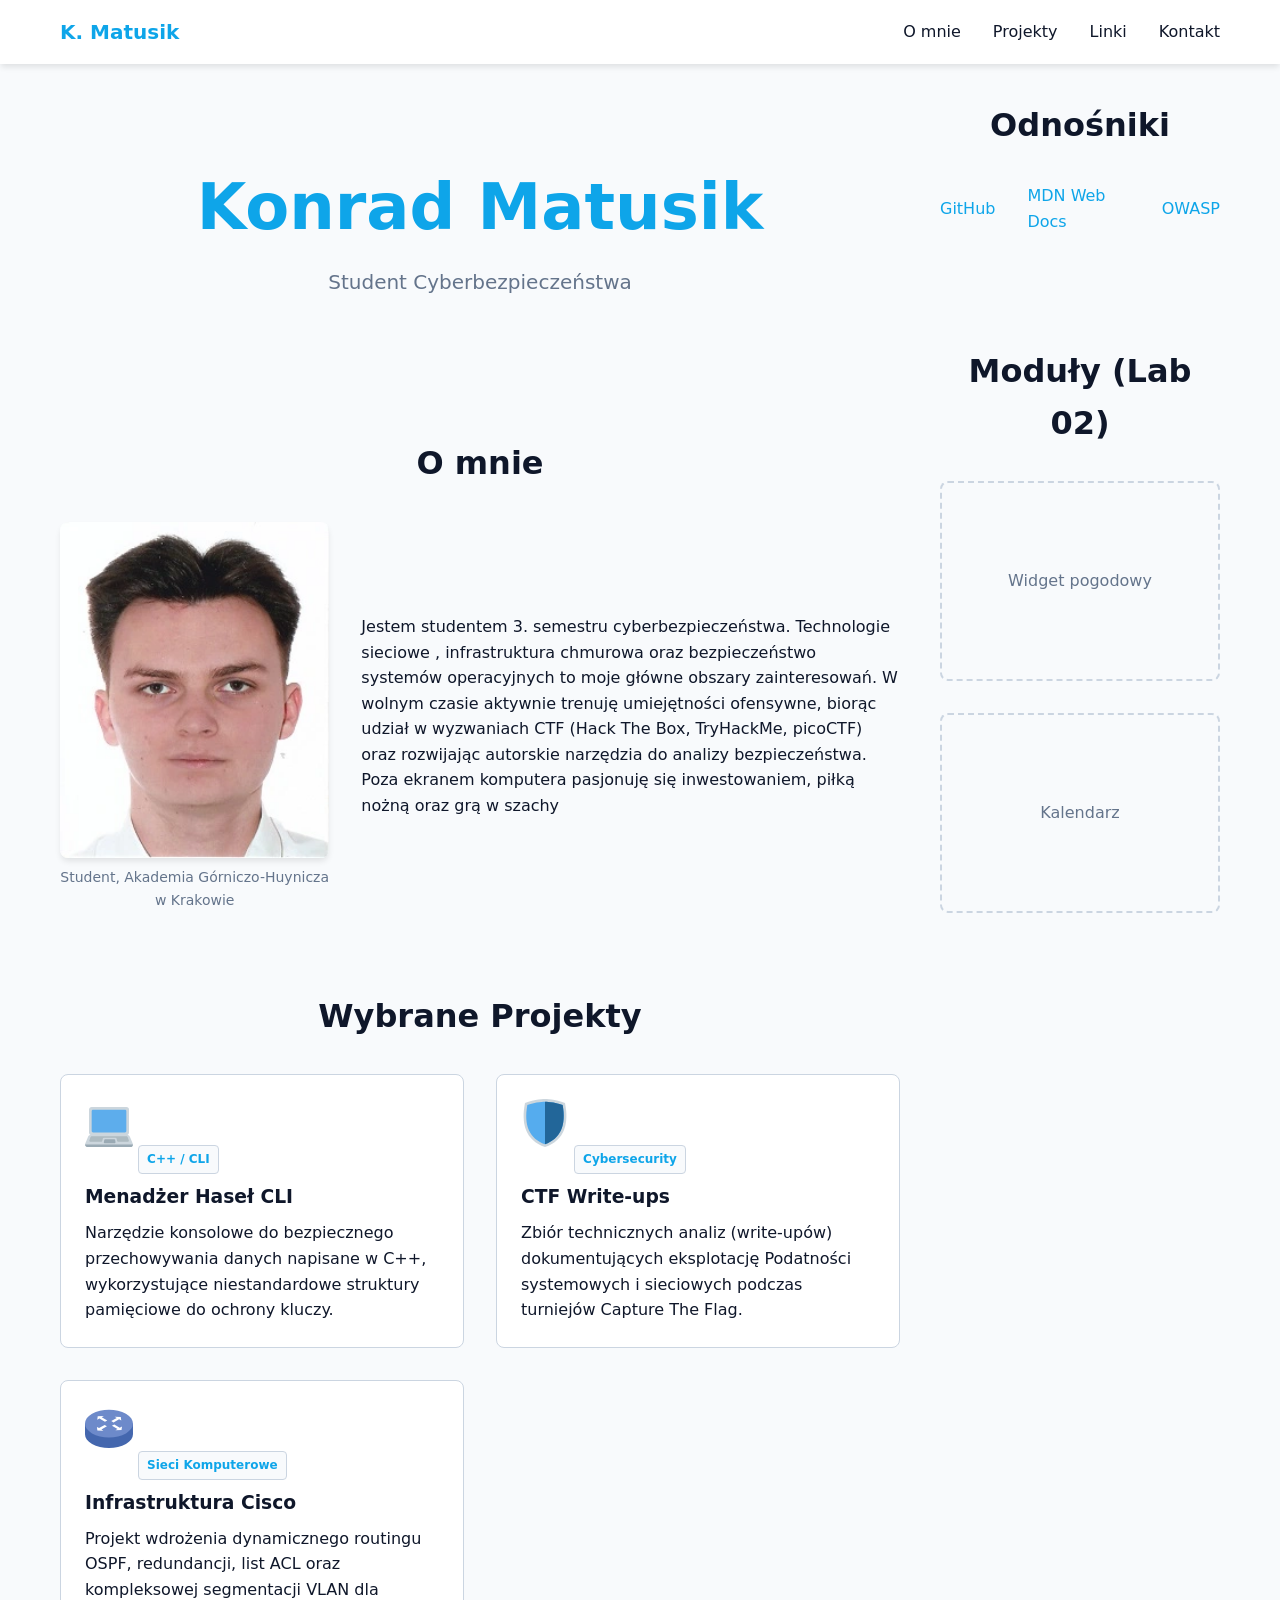
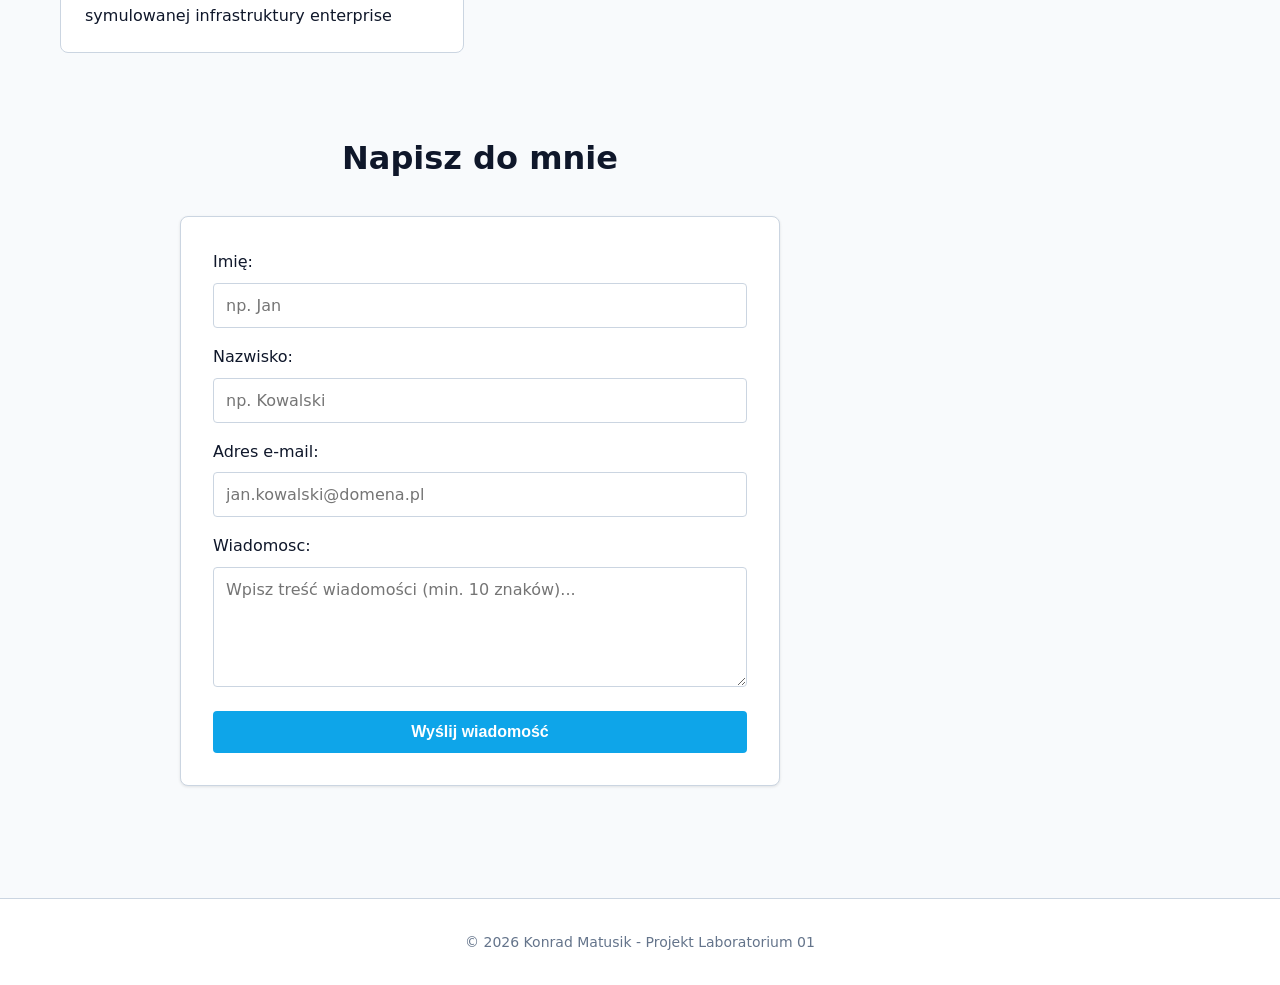
==== commit 9a32337d: "der deleted" ====
--- a/script_programming/project_1/index.html
+++ b/script_programming/project_1/index.html
@@ -95,7 +95,7 @@
                         </div>
                         <div class="form-group">
                             <label for="wiadomosc">Wiadomosc:</label>
-                            <textarea id="wiadomosc" name="wiadomosc" placeholder="Wpisz treść wiadomości (min. 10 znaków)..." minlength="10" required></textarea>der
+                            <textarea id="wiadomosc" name="wiadomosc" placeholder="Wpisz treść wiadomości (min. 10 znaków)..." minlength="10" required></textarea>
                         </div>
                         <button type="submit" class="btn-submit">Wyślij wiadomość</button>
                     </form>
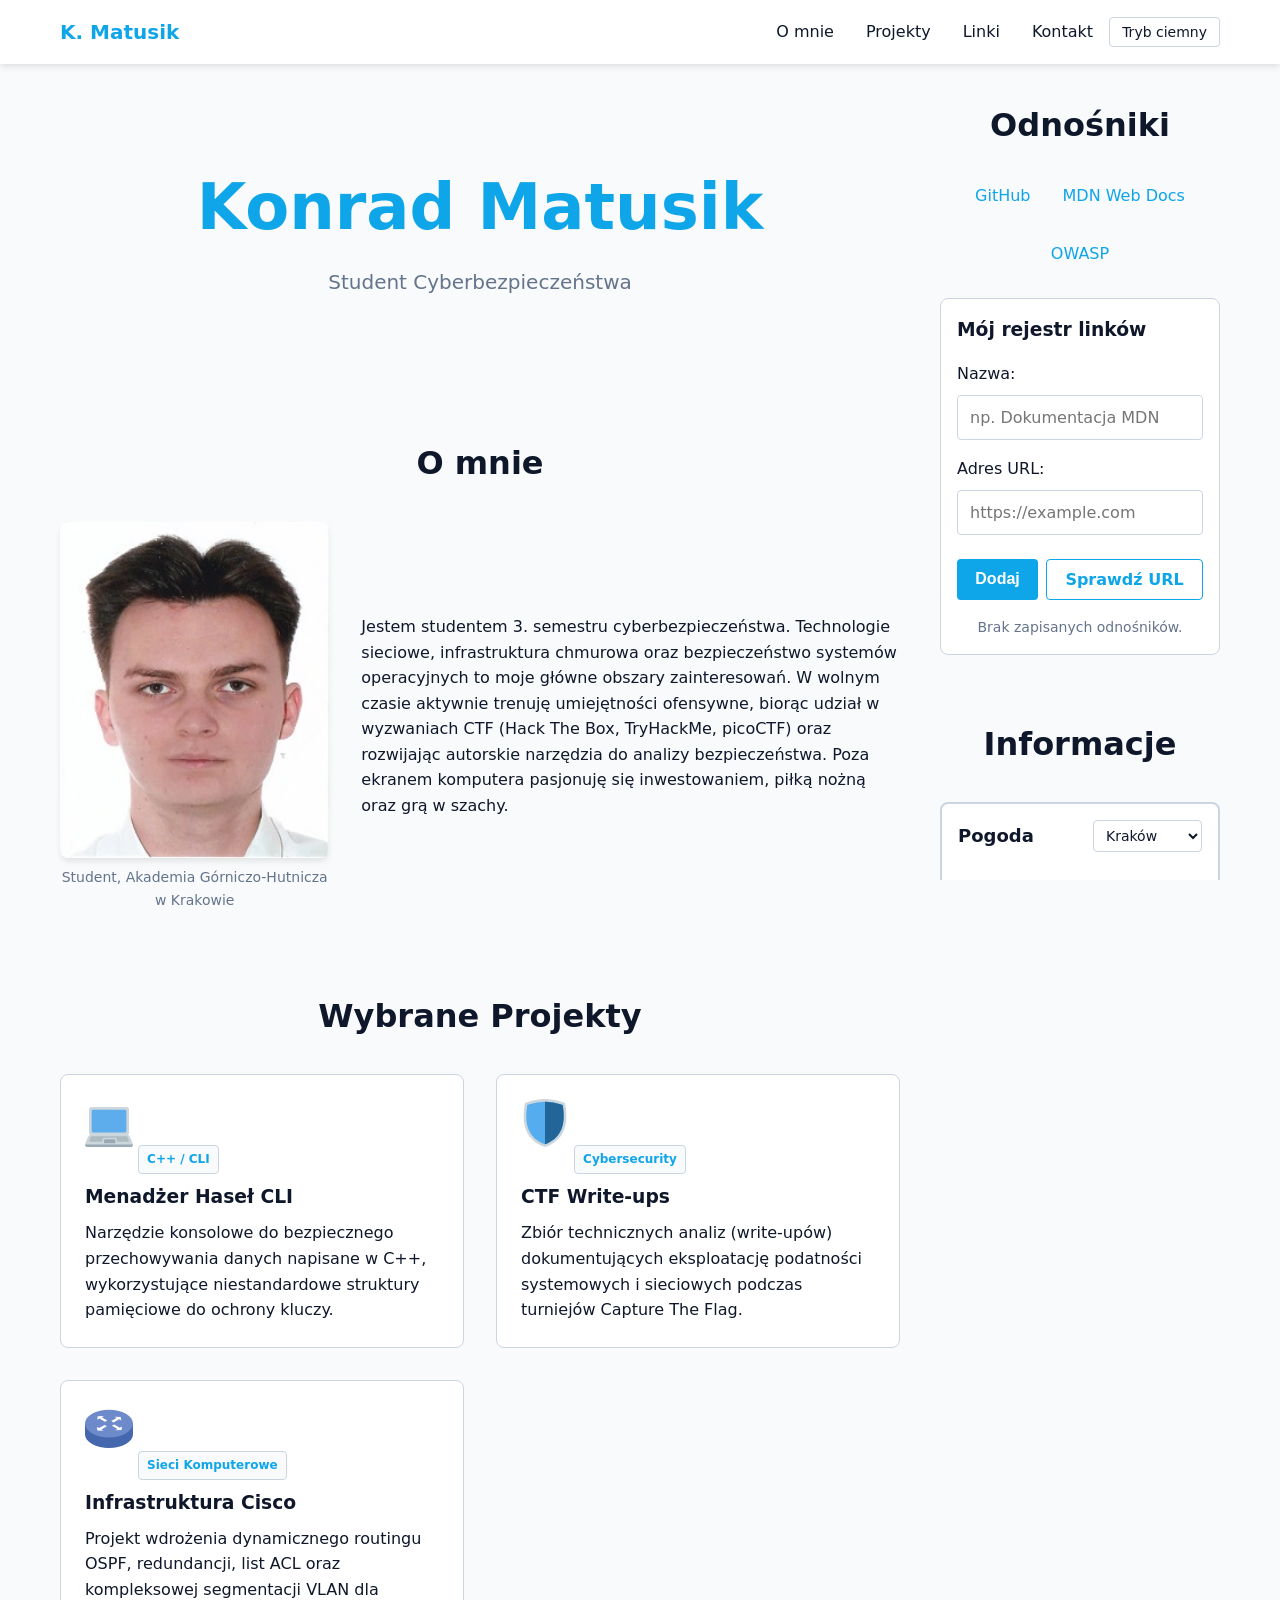
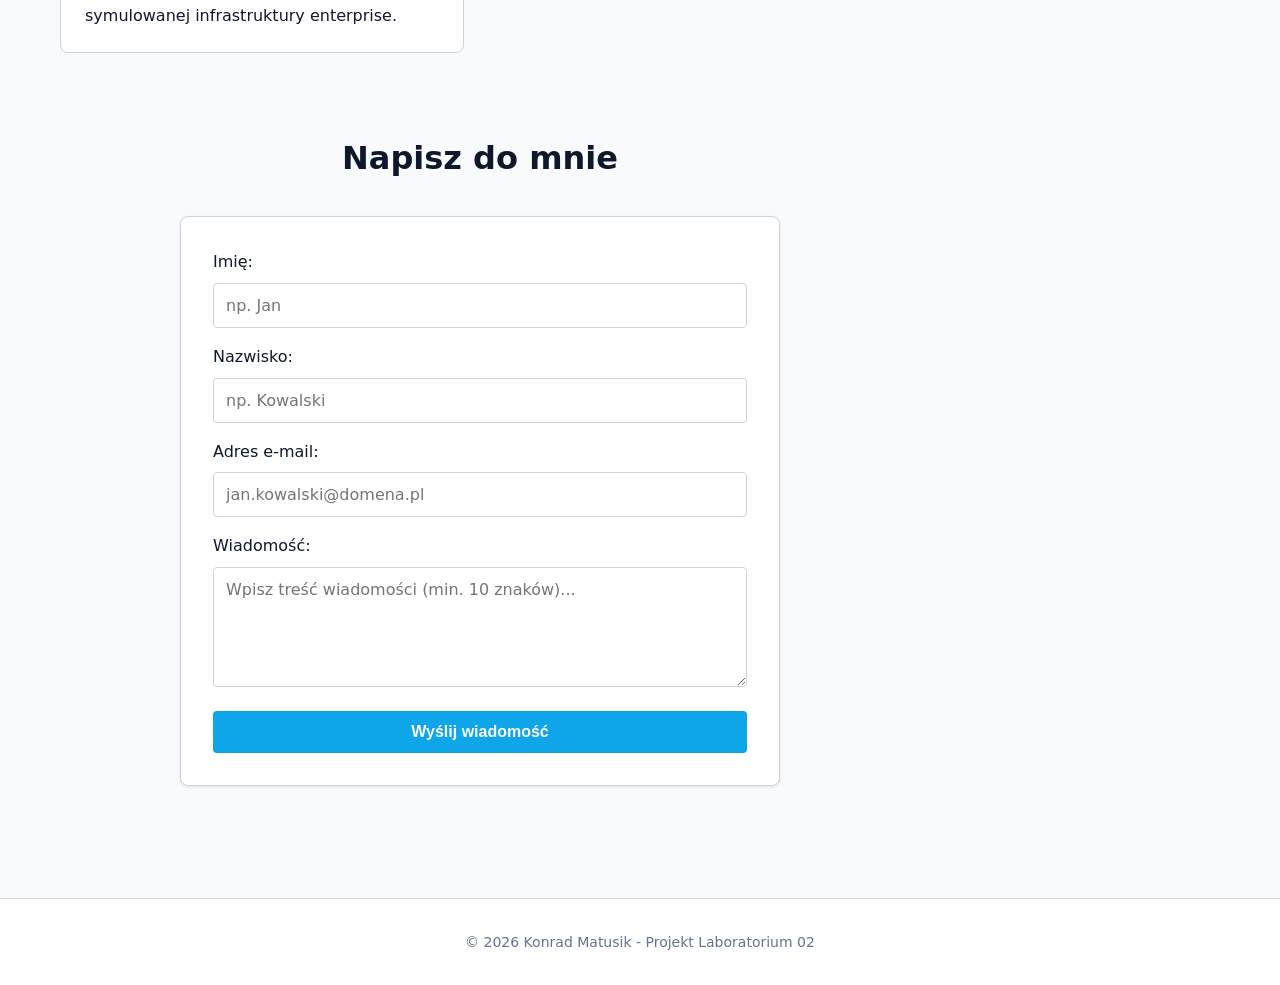
==== commit 02aefbc8: "lab 2 update" ====
--- a/script_programming/project_1/index.html
+++ b/script_programming/project_1/index.html
@@ -2,10 +2,11 @@
 <html lang="pl">
     <head>
         <meta charset="UTF-8">
-        <meta name="viewport", content="width=device-width, initial-scale=1.0">
+        <meta name="viewport" content="width=device-width, initial-scale=1.0">
         <title>Konrad Matusik - Profil Inżynierski</title>
         <link rel="icon" type="image/svg+xml" href="assets/student.svg">
         <link rel="stylesheet" href="style.css">
+        <script type="module" src="js/main.js"></script>
     </head>
     <body>
         <header>
@@ -17,10 +18,11 @@
                     <li><a href="#linki">Linki</a></li>
                     <li><a href="#kontakt">Kontakt</a></li>
                 </ul>
+                <button type="button" id="theme-toggle" class="theme-toggle" aria-pressed="false">Tryb ciemny</button>
             </nav>
         </header>
         <main class="layout-container">
-            
+
             <div class="content-column">
                 <section id="hero" class="hero-section">
                     <h1>Konrad Matusik</h1>
@@ -31,16 +33,16 @@
                     <h2>O mnie</h2>
                     <div class="about-content">
                         <figure>
-                            <img src="assets/fotografia.webp" alt="Zdjęcie progilowe">
-                            <figcaption>Student, Akademia Górniczo-Huynicza w Krakowie</figcaption>
+                            <img src="assets/fotografia.webp" alt="Zdjęcie profilowe">
+                            <figcaption>Student, Akademia Górniczo-Hutnicza w Krakowie</figcaption>
                         </figure>
                         <article>
-                            <p>Jestem studentem 3. semestru cyberbezpieczeństwa. Technologie sieciowe
-                                , infrastruktura chmurowa oraz bezpieczeństwo systemów operacyjnych 
-                                to moje główne obszary zainteresowań. W wolnym czasie aktywnie 
+                            <p>Jestem studentem 3. semestru cyberbezpieczeństwa. Technologie sieciowe,
+                                infrastruktura chmurowa oraz bezpieczeństwo systemów operacyjnych
+                                to moje główne obszary zainteresowań. W wolnym czasie aktywnie
                                 trenuję umiejętności ofensywne, biorąc udział w wyzwaniach CTF (Hack The Box, TryHackMe, picoCTF)
                                 oraz rozwijając autorskie narzędzia do analizy bezpieczeństwa.
-                                Poza ekranem komputera pasjonuję się inwestowaniem, piłką nożną oraz grą w szachy</p>
+                                Poza ekranem komputera pasjonuję się inwestowaniem, piłką nożną oraz grą w szachy.</p>
                         </article>
                     </div>
                 </section>
@@ -61,7 +63,7 @@
                             <img src="assets/shield.svg" alt="Ikona tarczy" class="card-icon">
                             <span class="card-tag">Cybersecurity</span>
                             <h3>CTF Write-ups</h3>
-                            <p>Zbiór technicznych analiz (write-upów) dokumentujących eksplotację Podatności
+                            <p>Zbiór technicznych analiz (write-upów) dokumentujących eksploatację podatności
                                 systemowych i sieciowych podczas turniejów Capture The Flag.
                             </p>
                         </article>
@@ -71,8 +73,8 @@
                             <span class="card-tag">Sieci Komputerowe</span>
                             <h3>Infrastruktura Cisco</h3>
                             <p>Projekt wdrożenia dynamicznego routingu OSPF, redundancji,
-                                list ACL oraz kompleksowej segmentacji VLAN dla symulowanej 
-                                infrastruktury enterprise
+                                list ACL oraz kompleksowej segmentacji VLAN dla symulowanej
+                                infrastruktury enterprise.
                             </p>
                         </article>
                     </div>
@@ -94,7 +96,7 @@
                             <input type="email" id="email" name="email" placeholder="jan.kowalski@domena.pl" required>
                         </div>
                         <div class="form-group">
-                            <label for="wiadomosc">Wiadomosc:</label>
+                            <label for="wiadomosc">Wiadomość:</label>
                             <textarea id="wiadomosc" name="wiadomosc" placeholder="Wpisz treść wiadomości (min. 10 znaków)..." minlength="10" required></textarea>
                         </div>
                         <button type="submit" class="btn-submit">Wyślij wiadomość</button>
@@ -110,10 +112,32 @@
                         <li><a href="https://developer.mozilla.org/" target="_blank" rel="noopener noreferrer">MDN Web Docs</a></li>
                         <li><a href="https://owasp.org/" target="_blank" rel="noopener noreferrer">OWASP</a></li>
                     </ul>
+
+                    <div class="link-registry">
+                        <h3>Mój rejestr linków</h3>
+                        <form id="link-form" class="link-form" novalidate>
+                            <div class="form-group">
+                                <label for="link-name">Nazwa:</label>
+                                <input type="text" id="link-name" name="nazwa" placeholder="np. Dokumentacja MDN" autocomplete="off" aria-describedby="link-name-error">
+                                <p class="field-error" id="link-name-error"></p>
+                            </div>
+                            <div class="form-group">
+                                <label for="link-url">Adres URL:</label>
+                                <input type="text" id="link-url" name="url" inputmode="url" placeholder="https://example.com" autocomplete="off" aria-describedby="link-url-error">
+                                <p class="field-error" id="link-url-error"></p>
+                            </div>
+                            <div class="form-actions">
+                                <button type="submit" class="btn-submit">Dodaj</button>
+                                <button type="button" id="link-check" class="btn-secondary">Sprawdź URL</button>
+                            </div>
+                            <p class="form-status" id="link-status" role="status" aria-live="polite"></p>
+                        </form>
+                        <ul id="links-list" class="links-list" aria-label="Zapisane odnośniki"></ul>
+                    </div>
                 </aside>
 
                 <aside class="widgets-section">
-                    <h2>Moduły (Lab 02)</h2>
+                    <h2>Informacje</h2>
                     <div class="widgets-container">
                         <div id="weather-box" class="widget-slot">Widget pogodowy</div>
                         <div id="calendar-box" class="widget-slot">Kalendarz</div>
@@ -121,9 +145,9 @@
                 </aside>
             </div>
         </main>
-        
+
         <footer>
-            <p>&copy; 2026 Konrad Matusik - Projekt Laboratorium 01</p>
+            <p>&copy; 2026 Konrad Matusik - Projekt Laboratorium 02</p>
         </footer>
     </body>
 </html>
--- a/script_programming/project_1/style.css
+++ b/script_programming/project_1/style.css
@@ -1,4 +1,3 @@
-/* Zmienne CSS - Design Tokens (Wymóg DoD) */
 :root {
     --color-primary: #0ea5e9;
     --color-primary-hover: #0284c7;
@@ -7,13 +6,29 @@
     --color-text: #0f172a;
     --color-text-muted: #64748b;
     --color-border: #cbd5e1;
-    
+    --color-danger: #dc2626;
+    --color-success: #15803d;
+
     --spacing-sm: 8px;
     --spacing-md: 16px;
     --spacing-lg: 32px;
-    
+
     --radius-md: 8px;
     --font-base: system-ui, -apple-system, sans-serif;
+}
+
+/* Motyw ciemny: przełączany klasą "dark" na <body> (js/theme.js) */
+body.dark {
+    --color-primary: #38bdf8;
+    --color-primary-hover: #7dd3fc;
+    --color-bg: #0b1120;
+    --color-surface: #1e293b;
+    --color-text: #e2e8f0;
+    --color-text-muted: #94a3b8;
+    --color-border: #334155;
+    --color-danger: #f87171;
+    --color-success: #4ade80;
+    color-scheme: dark;
 }
 
 
@@ -24,11 +39,15 @@
 }
 
 html {
-    scroll-behavior: smooth; 
+    scroll-behavior: smooth;
     font-family: var(--font-base);
+    line-height: 1.6;
+}
+
+body {
     background-color: var(--color-bg);
     color: var(--color-text);
-    line-height: 1.6;
+    transition: background-color 0.2s ease, color 0.2s ease;
 }
 
 
@@ -37,13 +56,18 @@
     margin: 0 auto;
     padding: var(--spacing-lg) 20px;
     display: flex;
-    flex-direction: column; 
+    flex-direction: column;
     gap: 40px;
 }
 
-section, aside {
+section {
     margin-bottom: 80px;
-    scroll-margin-top: 100px; 
+    scroll-margin-top: 120px;
+}
+
+aside {
+    margin-bottom: var(--spacing-lg);
+    scroll-margin-top: 120px;
 }
 
 
@@ -57,14 +81,17 @@
 
 .navbar {
     display: flex;
+    flex-wrap: wrap;
     align-items: center;
     justify-content: space-between;
-    padding: var(--spacing-md) 20px;
+    gap: var(--spacing-sm) var(--spacing-md);
+    padding: var(--spacing-sm) 20px;
     max-width: 1200px;
     margin: 0 auto;
 }
 
 .nav-brand {
+    order: 1;
     font-weight: 700;
     font-size: 1.25rem;
     color: var(--color-primary);
@@ -72,8 +99,11 @@
 }
 
 .nav-links {
-    display: flex;
-    gap: var(--spacing-lg);
+    order: 3;
+    flex-basis: 100%;
+    display: flex;
+    justify-content: center;
+    gap: var(--spacing-md);
     list-style: none;
 
     a {
@@ -88,6 +118,31 @@
     }
 }
 
+.theme-toggle {
+    order: 2;
+    background-color: transparent;
+    color: var(--color-text);
+    border: 1px solid var(--color-border);
+    border-radius: 4px;
+    padding: 6px 12px;
+    font-family: inherit;
+    font-size: 0.875rem;
+    font-weight: 500;
+    cursor: pointer;
+    transition: background-color 0.2s, border-color 0.2s, color 0.2s;
+
+    &:hover, &:focus-visible {
+        border-color: var(--color-primary);
+        color: var(--color-primary);
+    }
+
+    &[aria-pressed="true"] {
+        background-color: var(--color-primary);
+        border-color: var(--color-primary);
+        color: var(--color-surface);
+    }
+}
+
 
 h2 {
     font-size: 2rem;
@@ -99,13 +154,13 @@
 .hero-section {
     text-align: center;
     padding: 60px 20px;
-    
+
     h1 {
         font-size: clamp(2rem, 5vw, 4rem);
         color: var(--color-primary);
         margin-bottom: var(--spacing-sm);
     }
-    
+
     .subtitle {
         font-size: 1.25rem;
         color: var(--color-text-muted);
@@ -140,7 +195,7 @@
 .projects-grid {
     display: grid;
     gap: var(--spacing-lg);
-    grid-template-columns: repeat(auto-fit, minmax(300px, 1fr));
+    grid-template-columns: repeat(auto-fit, minmax(min(300px, 100%), 1fr));
 }
 
 .project-card {
@@ -183,6 +238,7 @@
     list-style: none;
     display: flex;
     flex-direction: column;
+    flex-wrap: wrap;
     align-items: center;
     gap: var(--spacing-md);
 
@@ -190,7 +246,7 @@
         color: var(--color-primary);
         text-decoration: none;
         font-weight: 500;
-        
+
         &:hover, &:focus-visible {
             text-decoration: underline;
         }
@@ -222,16 +278,22 @@
 
     input, textarea {
         padding: 12px;
+        background-color: var(--color-surface);
+        color: var(--color-text);
         border: 1px solid var(--color-border);
         border-radius: 4px;
         font-family: inherit;
         font-size: 1rem;
         transition: border-color 0.2s, outline 0.2s;
 
-        /* Dostępność: Wyróżnienie aktywnego pola (A11y) */
         &:focus-visible {
             outline: 2px solid var(--color-primary);
             border-color: transparent;
+        }
+
+        &.is-invalid {
+            border-color: var(--color-danger);
+            outline: 2px solid var(--color-danger);
         }
     }
 
@@ -258,6 +320,145 @@
     }
 }
 
+.btn-secondary {
+    background-color: transparent;
+    color: var(--color-primary);
+    border: 1px solid var(--color-primary);
+    padding: 12px 24px;
+    border-radius: 4px;
+    font-size: 1rem;
+    font-weight: 600;
+    font-family: inherit;
+    cursor: pointer;
+    margin-top: var(--spacing-sm);
+    transition: background-color 0.2s, color 0.2s;
+
+    &:hover, &:focus-visible {
+        background-color: var(--color-primary);
+        color: var(--color-surface);
+    }
+
+    &:disabled {
+        opacity: 0.6;
+        cursor: progress;
+    }
+}
+
+
+/* Rejestr odnośników */
+.link-registry {
+    margin-top: var(--spacing-lg);
+    padding: var(--spacing-md);
+    background-color: var(--color-surface);
+    border: 1px solid var(--color-border);
+    border-radius: var(--radius-md);
+
+    h3 {
+        margin-bottom: var(--spacing-md);
+    }
+}
+
+.link-form {
+    display: flex;
+    flex-direction: column;
+    gap: var(--spacing-md);
+}
+
+.form-actions {
+    display: flex;
+    flex-wrap: wrap;
+    gap: var(--spacing-sm);
+
+    .btn-submit,
+    .btn-secondary {
+        flex: 1 1 auto;
+        padding: 10px 16px;
+    }
+}
+
+.field-error {
+    color: var(--color-danger);
+    font-size: 0.875rem;
+
+    &:empty {
+        display: none;
+    }
+}
+
+.form-status {
+    font-size: 0.875rem;
+    color: var(--color-text-muted);
+
+    &:empty {
+        display: none;
+    }
+
+    &.is-success {
+        color: var(--color-success);
+    }
+
+    &.is-error {
+        color: var(--color-danger);
+    }
+}
+
+.links-list {
+    list-style: none;
+    display: flex;
+    flex-direction: column;
+    gap: var(--spacing-sm);
+    margin-top: var(--spacing-md);
+}
+
+.link-item {
+    display: flex;
+    align-items: center;
+    justify-content: space-between;
+    gap: var(--spacing-sm);
+    padding: 8px 12px;
+    background-color: var(--color-bg);
+    border: 1px solid var(--color-border);
+    border-radius: 4px;
+
+    a {
+        color: var(--color-primary);
+        font-weight: 500;
+        overflow-wrap: anywhere;
+
+        &:hover, &:focus-visible {
+            text-decoration: none;
+        }
+    }
+}
+
+.links-empty {
+    color: var(--color-text-muted);
+    font-size: 0.875rem;
+    text-align: center;
+}
+
+.btn-delete {
+    flex-shrink: 0;
+    background-color: transparent;
+    color: var(--color-danger);
+    border: 1px solid var(--color-danger);
+    border-radius: 4px;
+    padding: 4px 10px;
+    font-family: inherit;
+    font-size: 0.8125rem;
+    font-weight: 600;
+    cursor: pointer;
+    transition: background-color 0.2s, color 0.2s;
+
+    &:hover, &:focus-visible,
+    &.is-confirming {
+        background-color: var(--color-danger);
+        color: var(--color-surface);
+    }
+}
+
+
+/* Widgety: pogoda i kalendarz */
 .widgets-container {
     display: flex;
     flex-wrap: wrap;
@@ -266,7 +467,7 @@
 }
 
 .widget-slot {
-    flex: 1 1 300px;
+    flex: 1 1 260px;
     min-height: 200px;
     background-color: var(--color-bg);
     border: 2px dashed var(--color-border);
@@ -276,6 +477,136 @@
     justify-content: center;
     color: var(--color-text-muted);
     font-weight: 500;
+
+    &.is-ready {
+        flex-direction: column;
+        align-items: stretch;
+        justify-content: flex-start;
+        gap: var(--spacing-md);
+        padding: var(--spacing-md);
+        background-color: var(--color-surface);
+        border-style: solid;
+        color: var(--color-text);
+        font-weight: 400;
+    }
+}
+
+.widget-header {
+    display: flex;
+    flex-wrap: wrap;
+    align-items: center;
+    justify-content: space-between;
+    gap: var(--spacing-sm);
+
+    h3 {
+        font-size: 1.125rem;
+    }
+
+    select {
+        padding: 6px 8px;
+        background-color: var(--color-surface);
+        color: var(--color-text);
+        border: 1px solid var(--color-border);
+        border-radius: 4px;
+        font-family: inherit;
+        font-size: 0.875rem;
+
+        &:focus-visible {
+            outline: 2px solid var(--color-primary);
+        }
+    }
+}
+
+.widget-state {
+    color: var(--color-text-muted);
+    text-align: center;
+    padding: var(--spacing-md) 0;
+}
+
+.widget-error {
+    color: var(--color-danger);
+    text-align: center;
+    padding: var(--spacing-sm) 0;
+}
+
+.widget-retry {
+    display: block;
+    margin: 0 auto;
+    background-color: transparent;
+    color: var(--color-primary);
+    border: 1px solid var(--color-primary);
+    border-radius: 4px;
+    padding: 6px 14px;
+    font-family: inherit;
+    font-weight: 600;
+    cursor: pointer;
+
+    &:hover, &:focus-visible {
+        background-color: var(--color-primary);
+        color: var(--color-surface);
+    }
+}
+
+.weather-data {
+    display: flex;
+    flex-direction: column;
+    gap: 6px;
+
+    div {
+        display: flex;
+        justify-content: space-between;
+        gap: var(--spacing-sm);
+        padding-bottom: 6px;
+        border-bottom: 1px solid var(--color-border);
+    }
+
+    dt {
+        color: var(--color-text-muted);
+    }
+
+    dd {
+        font-weight: 600;
+        text-align: right;
+    }
+}
+
+.weather-meta {
+    font-size: 0.75rem;
+    color: var(--color-text-muted);
+}
+
+.calendar-card {
+    display: flex;
+    flex-direction: column;
+    align-items: center;
+    text-align: center;
+    gap: 2px;
+}
+
+.calendar-weekday {
+    font-size: 1.125rem;
+    font-weight: 700;
+    color: var(--color-primary);
+}
+
+.calendar-day {
+    font-size: 4rem;
+    font-weight: 800;
+    line-height: 1.1;
+}
+
+.calendar-month {
+    color: var(--color-text-muted);
+}
+
+.calendar-clock {
+    margin-top: var(--spacing-sm);
+    padding-top: var(--spacing-sm);
+    border-top: 1px solid var(--color-border);
+    width: 100%;
+    font-family: ui-monospace, SFMono-Regular, Menlo, Consolas, monospace;
+    font-size: 0.875rem;
+    color: var(--color-text-muted);
 }
 
 footer {
@@ -289,7 +620,26 @@
 
 
 
+/* RWD */
 @media (min-width: 768px) {
+    .navbar {
+        padding: var(--spacing-md) 20px;
+    }
+
+    .nav-brand {
+        margin-right: auto;
+    }
+
+    .nav-links {
+        order: 2;
+        flex-basis: auto;
+        gap: var(--spacing-lg);
+    }
+
+    .theme-toggle {
+        order: 3;
+    }
+
     .about-content {
         grid-template-columns: 1fr 2fr;
     }
@@ -304,20 +654,24 @@
 
 @media (min-width: 992px) {
     .layout-container {
-        flex-direction: row; 
+        flex-direction: row;
         align-items: flex-start;
     }
 
     .content-column {
-        flex: 3; 
+        flex: 3;
+        min-width: 0;
     }
 
     .sidebar-column {
-        flex: 1; 
-        position: sticky; 
+        flex: 1;
+        min-width: 0;
+        position: sticky;
         top: 100px;
         display: flex;
         flex-direction: column;
         gap: var(--spacing-lg);
+        max-height: calc(100vh - 120px);
+        overflow-y: auto;
     }
 }
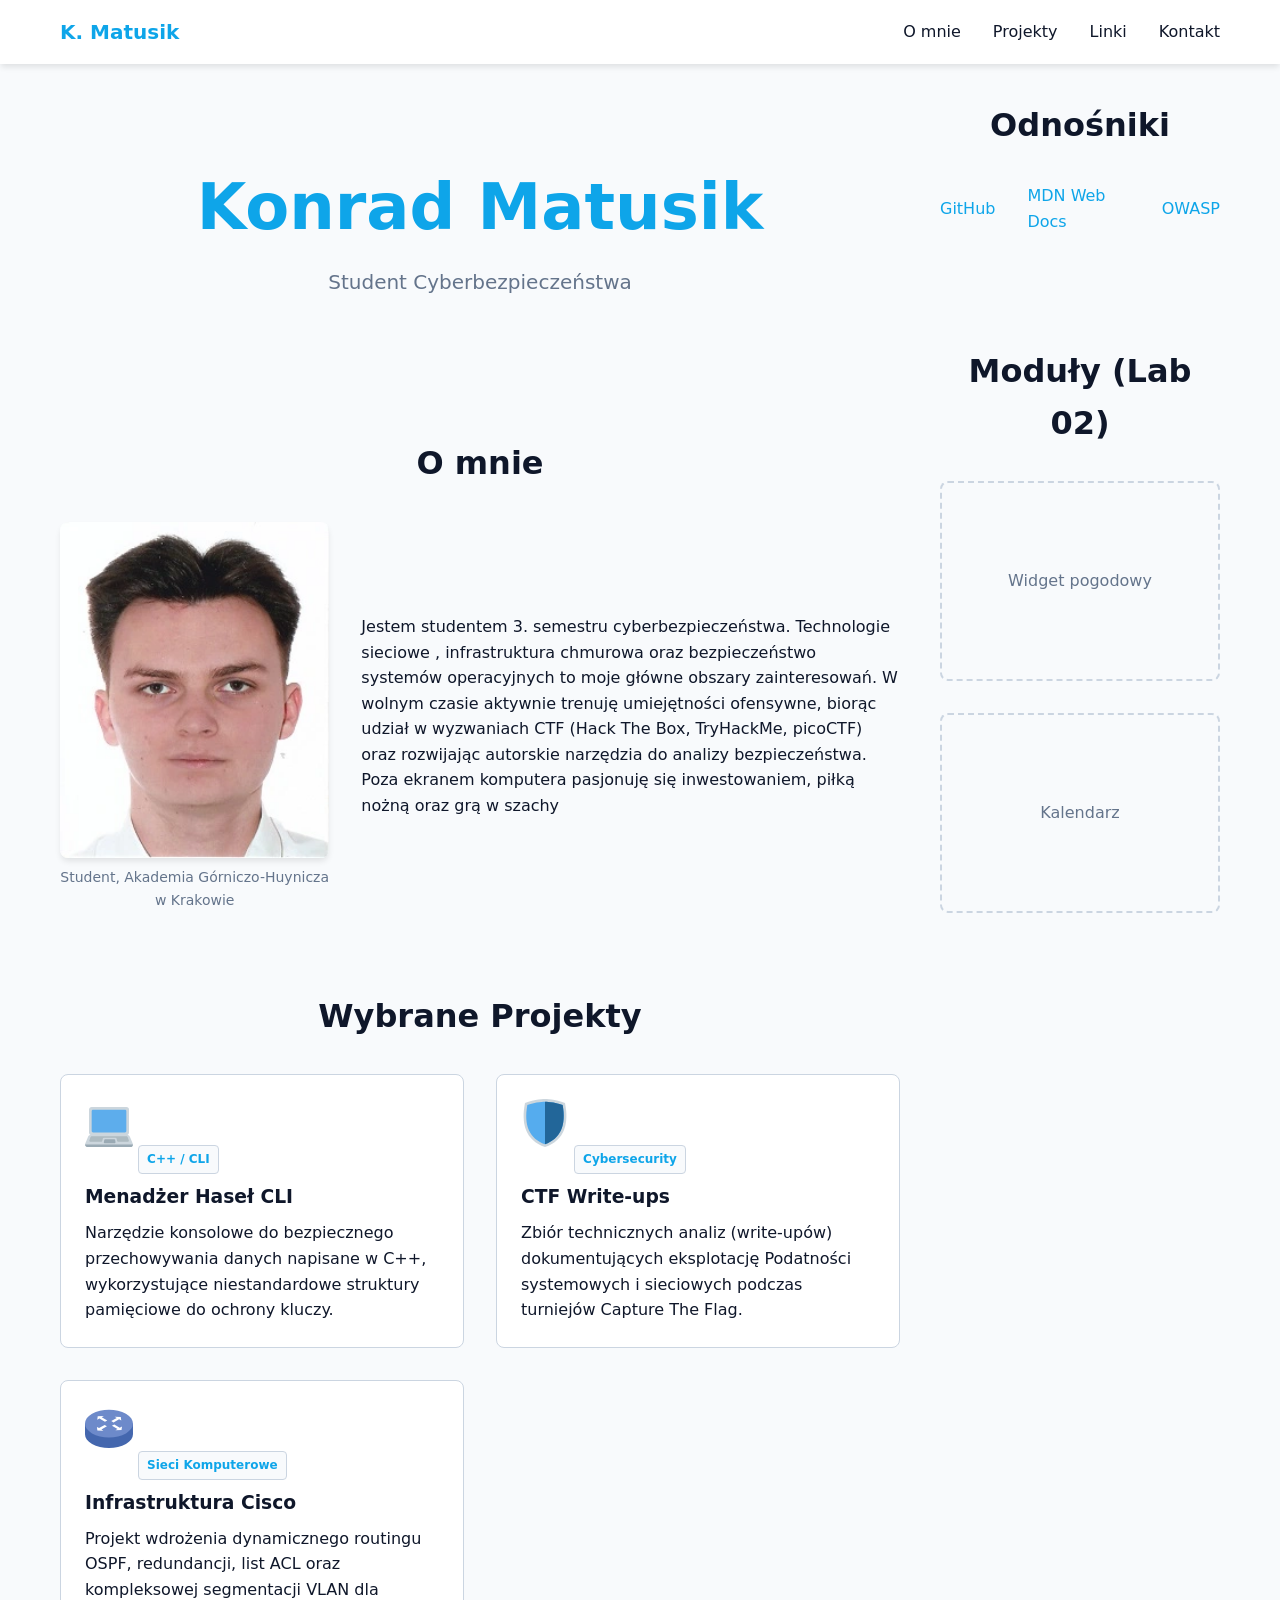
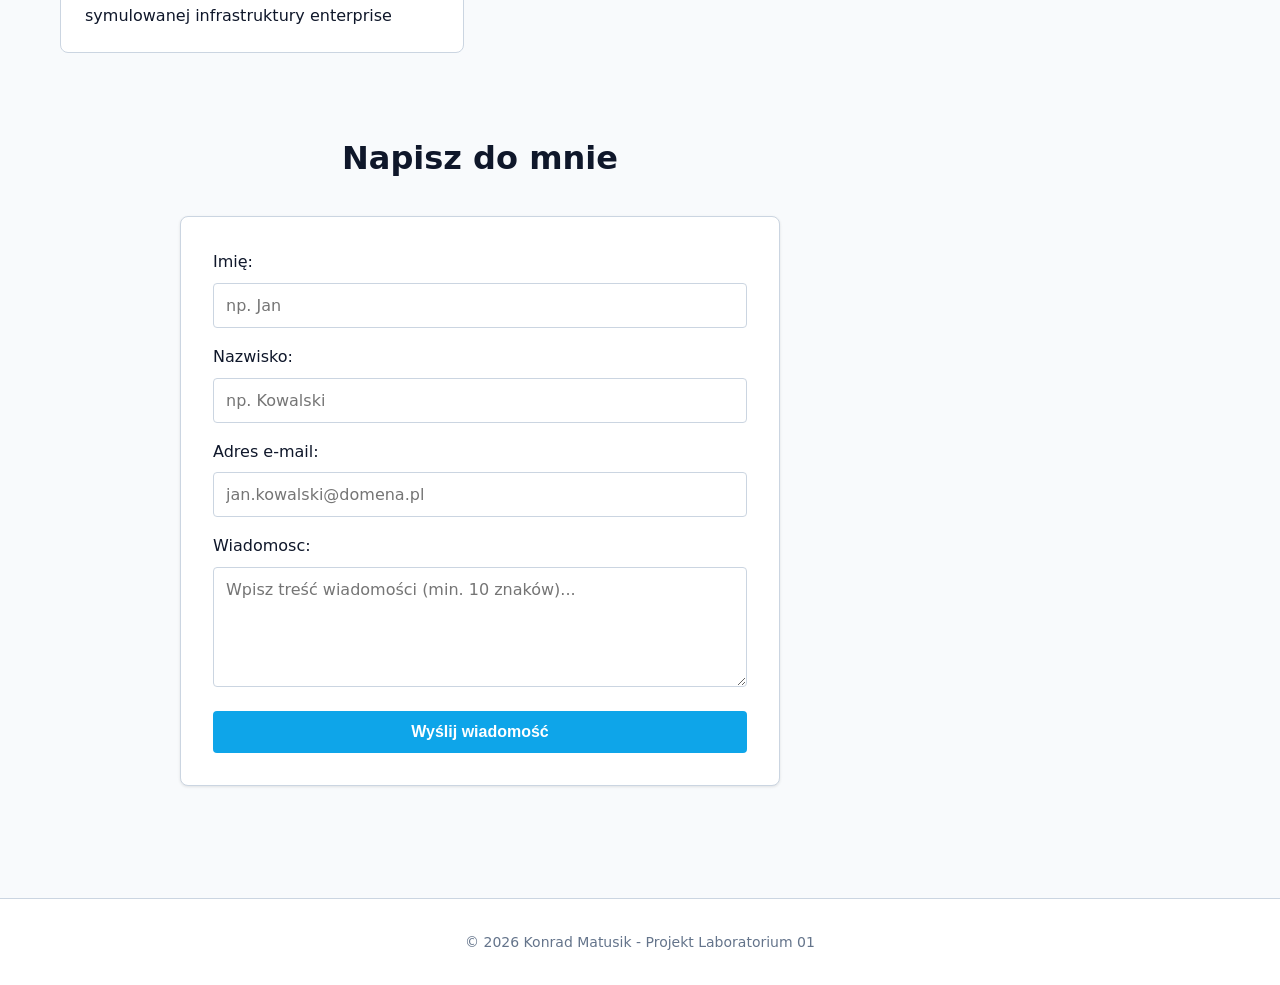
==== commit 425468d0: "lab 2 and lab 1 visual changes" ====
--- a/script_programming/project_1/index.html
+++ b/script_programming/project_1/index.html
@@ -2,11 +2,10 @@
 <html lang="pl">
     <head>
         <meta charset="UTF-8">
-        <meta name="viewport" content="width=device-width, initial-scale=1.0">
+        <meta name="viewport", content="width=device-width, initial-scale=1.0">
         <title>Konrad Matusik - Profil Inżynierski</title>
         <link rel="icon" type="image/svg+xml" href="assets/student.svg">
         <link rel="stylesheet" href="style.css">
-        <script type="module" src="js/main.js"></script>
     </head>
     <body>
         <header>
@@ -18,11 +17,10 @@
                     <li><a href="#linki">Linki</a></li>
                     <li><a href="#kontakt">Kontakt</a></li>
                 </ul>
-                <button type="button" id="theme-toggle" class="theme-toggle" aria-pressed="false">Tryb ciemny</button>
             </nav>
         </header>
         <main class="layout-container">
-
+            
             <div class="content-column">
                 <section id="hero" class="hero-section">
                     <h1>Konrad Matusik</h1>
@@ -33,16 +31,16 @@
                     <h2>O mnie</h2>
                     <div class="about-content">
                         <figure>
-                            <img src="assets/fotografia.webp" alt="Zdjęcie profilowe">
-                            <figcaption>Student, Akademia Górniczo-Hutnicza w Krakowie</figcaption>
+                            <img src="assets/fotografia.webp" alt="Zdjęcie progilowe">
+                            <figcaption>Student, Akademia Górniczo-Huynicza w Krakowie</figcaption>
                         </figure>
                         <article>
-                            <p>Jestem studentem 3. semestru cyberbezpieczeństwa. Technologie sieciowe,
-                                infrastruktura chmurowa oraz bezpieczeństwo systemów operacyjnych
-                                to moje główne obszary zainteresowań. W wolnym czasie aktywnie
+                            <p>Jestem studentem 3. semestru cyberbezpieczeństwa. Technologie sieciowe
+                                , infrastruktura chmurowa oraz bezpieczeństwo systemów operacyjnych 
+                                to moje główne obszary zainteresowań. W wolnym czasie aktywnie 
                                 trenuję umiejętności ofensywne, biorąc udział w wyzwaniach CTF (Hack The Box, TryHackMe, picoCTF)
                                 oraz rozwijając autorskie narzędzia do analizy bezpieczeństwa.
-                                Poza ekranem komputera pasjonuję się inwestowaniem, piłką nożną oraz grą w szachy.</p>
+                                Poza ekranem komputera pasjonuję się inwestowaniem, piłką nożną oraz grą w szachy</p>
                         </article>
                     </div>
                 </section>
@@ -63,7 +61,7 @@
                             <img src="assets/shield.svg" alt="Ikona tarczy" class="card-icon">
                             <span class="card-tag">Cybersecurity</span>
                             <h3>CTF Write-ups</h3>
-                            <p>Zbiór technicznych analiz (write-upów) dokumentujących eksploatację podatności
+                            <p>Zbiór technicznych analiz (write-upów) dokumentujących eksplotację Podatności
                                 systemowych i sieciowych podczas turniejów Capture The Flag.
                             </p>
                         </article>
@@ -73,8 +71,8 @@
                             <span class="card-tag">Sieci Komputerowe</span>
                             <h3>Infrastruktura Cisco</h3>
                             <p>Projekt wdrożenia dynamicznego routingu OSPF, redundancji,
-                                list ACL oraz kompleksowej segmentacji VLAN dla symulowanej
-                                infrastruktury enterprise.
+                                list ACL oraz kompleksowej segmentacji VLAN dla symulowanej 
+                                infrastruktury enterprise
                             </p>
                         </article>
                     </div>
@@ -96,7 +94,7 @@
                             <input type="email" id="email" name="email" placeholder="jan.kowalski@domena.pl" required>
                         </div>
                         <div class="form-group">
-                            <label for="wiadomosc">Wiadomość:</label>
+                            <label for="wiadomosc">Wiadomosc:</label>
                             <textarea id="wiadomosc" name="wiadomosc" placeholder="Wpisz treść wiadomości (min. 10 znaków)..." minlength="10" required></textarea>
                         </div>
                         <button type="submit" class="btn-submit">Wyślij wiadomość</button>
@@ -112,32 +110,10 @@
                         <li><a href="https://developer.mozilla.org/" target="_blank" rel="noopener noreferrer">MDN Web Docs</a></li>
                         <li><a href="https://owasp.org/" target="_blank" rel="noopener noreferrer">OWASP</a></li>
                     </ul>
-
-                    <div class="link-registry">
-                        <h3>Mój rejestr linków</h3>
-                        <form id="link-form" class="link-form" novalidate>
-                            <div class="form-group">
-                                <label for="link-name">Nazwa:</label>
-                                <input type="text" id="link-name" name="nazwa" placeholder="np. Dokumentacja MDN" autocomplete="off" aria-describedby="link-name-error">
-                                <p class="field-error" id="link-name-error"></p>
-                            </div>
-                            <div class="form-group">
-                                <label for="link-url">Adres URL:</label>
-                                <input type="text" id="link-url" name="url" inputmode="url" placeholder="https://example.com" autocomplete="off" aria-describedby="link-url-error">
-                                <p class="field-error" id="link-url-error"></p>
-                            </div>
-                            <div class="form-actions">
-                                <button type="submit" class="btn-submit">Dodaj</button>
-                                <button type="button" id="link-check" class="btn-secondary">Sprawdź URL</button>
-                            </div>
-                            <p class="form-status" id="link-status" role="status" aria-live="polite"></p>
-                        </form>
-                        <ul id="links-list" class="links-list" aria-label="Zapisane odnośniki"></ul>
-                    </div>
                 </aside>
 
                 <aside class="widgets-section">
-                    <h2>Informacje</h2>
+                    <h2>Moduły (Lab 02)</h2>
                     <div class="widgets-container">
                         <div id="weather-box" class="widget-slot">Widget pogodowy</div>
                         <div id="calendar-box" class="widget-slot">Kalendarz</div>
@@ -145,9 +121,9 @@
                 </aside>
             </div>
         </main>
-
+        
         <footer>
-            <p>&copy; 2026 Konrad Matusik - Projekt Laboratorium 02</p>
+            <p>&copy; 2026 Konrad Matusik - Projekt Laboratorium 01</p>
         </footer>
     </body>
 </html>
--- a/script_programming/project_1/style.css
+++ b/script_programming/project_1/style.css
@@ -6,29 +6,13 @@
     --color-text: #0f172a;
     --color-text-muted: #64748b;
     --color-border: #cbd5e1;
-    --color-danger: #dc2626;
-    --color-success: #15803d;
-
+    
     --spacing-sm: 8px;
     --spacing-md: 16px;
     --spacing-lg: 32px;
-
+    
     --radius-md: 8px;
     --font-base: system-ui, -apple-system, sans-serif;
-}
-
-/* Motyw ciemny: przełączany klasą "dark" na <body> (js/theme.js) */
-body.dark {
-    --color-primary: #38bdf8;
-    --color-primary-hover: #7dd3fc;
-    --color-bg: #0b1120;
-    --color-surface: #1e293b;
-    --color-text: #e2e8f0;
-    --color-text-muted: #94a3b8;
-    --color-border: #334155;
-    --color-danger: #f87171;
-    --color-success: #4ade80;
-    color-scheme: dark;
 }
 
 
@@ -39,15 +23,11 @@
 }
 
 html {
-    scroll-behavior: smooth;
+    scroll-behavior: smooth; 
     font-family: var(--font-base);
-    line-height: 1.6;
-}
-
-body {
     background-color: var(--color-bg);
     color: var(--color-text);
-    transition: background-color 0.2s ease, color 0.2s ease;
+    line-height: 1.6;
 }
 
 
@@ -56,18 +36,13 @@
     margin: 0 auto;
     padding: var(--spacing-lg) 20px;
     display: flex;
-    flex-direction: column;
+    flex-direction: column; 
     gap: 40px;
 }
 
-section {
+section, aside {
     margin-bottom: 80px;
-    scroll-margin-top: 120px;
-}
-
-aside {
-    margin-bottom: var(--spacing-lg);
-    scroll-margin-top: 120px;
+    scroll-margin-top: 100px; 
 }
 
 
@@ -81,17 +56,14 @@
 
 .navbar {
     display: flex;
-    flex-wrap: wrap;
     align-items: center;
     justify-content: space-between;
-    gap: var(--spacing-sm) var(--spacing-md);
-    padding: var(--spacing-sm) 20px;
+    padding: var(--spacing-md) 20px;
     max-width: 1200px;
     margin: 0 auto;
 }
 
 .nav-brand {
-    order: 1;
     font-weight: 700;
     font-size: 1.25rem;
     color: var(--color-primary);
@@ -99,11 +71,8 @@
 }
 
 .nav-links {
-    order: 3;
-    flex-basis: 100%;
-    display: flex;
-    justify-content: center;
-    gap: var(--spacing-md);
+    display: flex;
+    gap: var(--spacing-lg);
     list-style: none;
 
     a {
@@ -118,31 +87,6 @@
     }
 }
 
-.theme-toggle {
-    order: 2;
-    background-color: transparent;
-    color: var(--color-text);
-    border: 1px solid var(--color-border);
-    border-radius: 4px;
-    padding: 6px 12px;
-    font-family: inherit;
-    font-size: 0.875rem;
-    font-weight: 500;
-    cursor: pointer;
-    transition: background-color 0.2s, border-color 0.2s, color 0.2s;
-
-    &:hover, &:focus-visible {
-        border-color: var(--color-primary);
-        color: var(--color-primary);
-    }
-
-    &[aria-pressed="true"] {
-        background-color: var(--color-primary);
-        border-color: var(--color-primary);
-        color: var(--color-surface);
-    }
-}
-
 
 h2 {
     font-size: 2rem;
@@ -154,13 +98,13 @@
 .hero-section {
     text-align: center;
     padding: 60px 20px;
-
+    
     h1 {
         font-size: clamp(2rem, 5vw, 4rem);
         color: var(--color-primary);
         margin-bottom: var(--spacing-sm);
     }
-
+    
     .subtitle {
         font-size: 1.25rem;
         color: var(--color-text-muted);
@@ -195,7 +139,7 @@
 .projects-grid {
     display: grid;
     gap: var(--spacing-lg);
-    grid-template-columns: repeat(auto-fit, minmax(min(300px, 100%), 1fr));
+    grid-template-columns: repeat(auto-fit, minmax(300px, 1fr));
 }
 
 .project-card {
@@ -238,7 +182,6 @@
     list-style: none;
     display: flex;
     flex-direction: column;
-    flex-wrap: wrap;
     align-items: center;
     gap: var(--spacing-md);
 
@@ -246,7 +189,7 @@
         color: var(--color-primary);
         text-decoration: none;
         font-weight: 500;
-
+        
         &:hover, &:focus-visible {
             text-decoration: underline;
         }
@@ -278,22 +221,16 @@
 
     input, textarea {
         padding: 12px;
-        background-color: var(--color-surface);
-        color: var(--color-text);
         border: 1px solid var(--color-border);
         border-radius: 4px;
         font-family: inherit;
         font-size: 1rem;
         transition: border-color 0.2s, outline 0.2s;
 
+        
         &:focus-visible {
             outline: 2px solid var(--color-primary);
             border-color: transparent;
-        }
-
-        &.is-invalid {
-            border-color: var(--color-danger);
-            outline: 2px solid var(--color-danger);
         }
     }
 
@@ -320,145 +257,6 @@
     }
 }
 
-.btn-secondary {
-    background-color: transparent;
-    color: var(--color-primary);
-    border: 1px solid var(--color-primary);
-    padding: 12px 24px;
-    border-radius: 4px;
-    font-size: 1rem;
-    font-weight: 600;
-    font-family: inherit;
-    cursor: pointer;
-    margin-top: var(--spacing-sm);
-    transition: background-color 0.2s, color 0.2s;
-
-    &:hover, &:focus-visible {
-        background-color: var(--color-primary);
-        color: var(--color-surface);
-    }
-
-    &:disabled {
-        opacity: 0.6;
-        cursor: progress;
-    }
-}
-
-
-/* Rejestr odnośników */
-.link-registry {
-    margin-top: var(--spacing-lg);
-    padding: var(--spacing-md);
-    background-color: var(--color-surface);
-    border: 1px solid var(--color-border);
-    border-radius: var(--radius-md);
-
-    h3 {
-        margin-bottom: var(--spacing-md);
-    }
-}
-
-.link-form {
-    display: flex;
-    flex-direction: column;
-    gap: var(--spacing-md);
-}
-
-.form-actions {
-    display: flex;
-    flex-wrap: wrap;
-    gap: var(--spacing-sm);
-
-    .btn-submit,
-    .btn-secondary {
-        flex: 1 1 auto;
-        padding: 10px 16px;
-    }
-}
-
-.field-error {
-    color: var(--color-danger);
-    font-size: 0.875rem;
-
-    &:empty {
-        display: none;
-    }
-}
-
-.form-status {
-    font-size: 0.875rem;
-    color: var(--color-text-muted);
-
-    &:empty {
-        display: none;
-    }
-
-    &.is-success {
-        color: var(--color-success);
-    }
-
-    &.is-error {
-        color: var(--color-danger);
-    }
-}
-
-.links-list {
-    list-style: none;
-    display: flex;
-    flex-direction: column;
-    gap: var(--spacing-sm);
-    margin-top: var(--spacing-md);
-}
-
-.link-item {
-    display: flex;
-    align-items: center;
-    justify-content: space-between;
-    gap: var(--spacing-sm);
-    padding: 8px 12px;
-    background-color: var(--color-bg);
-    border: 1px solid var(--color-border);
-    border-radius: 4px;
-
-    a {
-        color: var(--color-primary);
-        font-weight: 500;
-        overflow-wrap: anywhere;
-
-        &:hover, &:focus-visible {
-            text-decoration: none;
-        }
-    }
-}
-
-.links-empty {
-    color: var(--color-text-muted);
-    font-size: 0.875rem;
-    text-align: center;
-}
-
-.btn-delete {
-    flex-shrink: 0;
-    background-color: transparent;
-    color: var(--color-danger);
-    border: 1px solid var(--color-danger);
-    border-radius: 4px;
-    padding: 4px 10px;
-    font-family: inherit;
-    font-size: 0.8125rem;
-    font-weight: 600;
-    cursor: pointer;
-    transition: background-color 0.2s, color 0.2s;
-
-    &:hover, &:focus-visible,
-    &.is-confirming {
-        background-color: var(--color-danger);
-        color: var(--color-surface);
-    }
-}
-
-
-/* Widgety: pogoda i kalendarz */
 .widgets-container {
     display: flex;
     flex-wrap: wrap;
@@ -467,7 +265,7 @@
 }
 
 .widget-slot {
-    flex: 1 1 260px;
+    flex: 1 1 300px;
     min-height: 200px;
     background-color: var(--color-bg);
     border: 2px dashed var(--color-border);
@@ -477,136 +275,6 @@
     justify-content: center;
     color: var(--color-text-muted);
     font-weight: 500;
-
-    &.is-ready {
-        flex-direction: column;
-        align-items: stretch;
-        justify-content: flex-start;
-        gap: var(--spacing-md);
-        padding: var(--spacing-md);
-        background-color: var(--color-surface);
-        border-style: solid;
-        color: var(--color-text);
-        font-weight: 400;
-    }
-}
-
-.widget-header {
-    display: flex;
-    flex-wrap: wrap;
-    align-items: center;
-    justify-content: space-between;
-    gap: var(--spacing-sm);
-
-    h3 {
-        font-size: 1.125rem;
-    }
-
-    select {
-        padding: 6px 8px;
-        background-color: var(--color-surface);
-        color: var(--color-text);
-        border: 1px solid var(--color-border);
-        border-radius: 4px;
-        font-family: inherit;
-        font-size: 0.875rem;
-
-        &:focus-visible {
-            outline: 2px solid var(--color-primary);
-        }
-    }
-}
-
-.widget-state {
-    color: var(--color-text-muted);
-    text-align: center;
-    padding: var(--spacing-md) 0;
-}
-
-.widget-error {
-    color: var(--color-danger);
-    text-align: center;
-    padding: var(--spacing-sm) 0;
-}
-
-.widget-retry {
-    display: block;
-    margin: 0 auto;
-    background-color: transparent;
-    color: var(--color-primary);
-    border: 1px solid var(--color-primary);
-    border-radius: 4px;
-    padding: 6px 14px;
-    font-family: inherit;
-    font-weight: 600;
-    cursor: pointer;
-
-    &:hover, &:focus-visible {
-        background-color: var(--color-primary);
-        color: var(--color-surface);
-    }
-}
-
-.weather-data {
-    display: flex;
-    flex-direction: column;
-    gap: 6px;
-
-    div {
-        display: flex;
-        justify-content: space-between;
-        gap: var(--spacing-sm);
-        padding-bottom: 6px;
-        border-bottom: 1px solid var(--color-border);
-    }
-
-    dt {
-        color: var(--color-text-muted);
-    }
-
-    dd {
-        font-weight: 600;
-        text-align: right;
-    }
-}
-
-.weather-meta {
-    font-size: 0.75rem;
-    color: var(--color-text-muted);
-}
-
-.calendar-card {
-    display: flex;
-    flex-direction: column;
-    align-items: center;
-    text-align: center;
-    gap: 2px;
-}
-
-.calendar-weekday {
-    font-size: 1.125rem;
-    font-weight: 700;
-    color: var(--color-primary);
-}
-
-.calendar-day {
-    font-size: 4rem;
-    font-weight: 800;
-    line-height: 1.1;
-}
-
-.calendar-month {
-    color: var(--color-text-muted);
-}
-
-.calendar-clock {
-    margin-top: var(--spacing-sm);
-    padding-top: var(--spacing-sm);
-    border-top: 1px solid var(--color-border);
-    width: 100%;
-    font-family: ui-monospace, SFMono-Regular, Menlo, Consolas, monospace;
-    font-size: 0.875rem;
-    color: var(--color-text-muted);
 }
 
 footer {
@@ -620,26 +288,7 @@
 
 
 
-/* RWD */
 @media (min-width: 768px) {
-    .navbar {
-        padding: var(--spacing-md) 20px;
-    }
-
-    .nav-brand {
-        margin-right: auto;
-    }
-
-    .nav-links {
-        order: 2;
-        flex-basis: auto;
-        gap: var(--spacing-lg);
-    }
-
-    .theme-toggle {
-        order: 3;
-    }
-
     .about-content {
         grid-template-columns: 1fr 2fr;
     }
@@ -654,24 +303,20 @@
 
 @media (min-width: 992px) {
     .layout-container {
-        flex-direction: row;
+        flex-direction: row; 
         align-items: flex-start;
     }
 
     .content-column {
-        flex: 3;
-        min-width: 0;
+        flex: 3; 
     }
 
     .sidebar-column {
-        flex: 1;
-        min-width: 0;
-        position: sticky;
+        flex: 1; 
+        position: sticky; 
         top: 100px;
         display: flex;
         flex-direction: column;
         gap: var(--spacing-lg);
-        max-height: calc(100vh - 120px);
-        overflow-y: auto;
     }
 }
